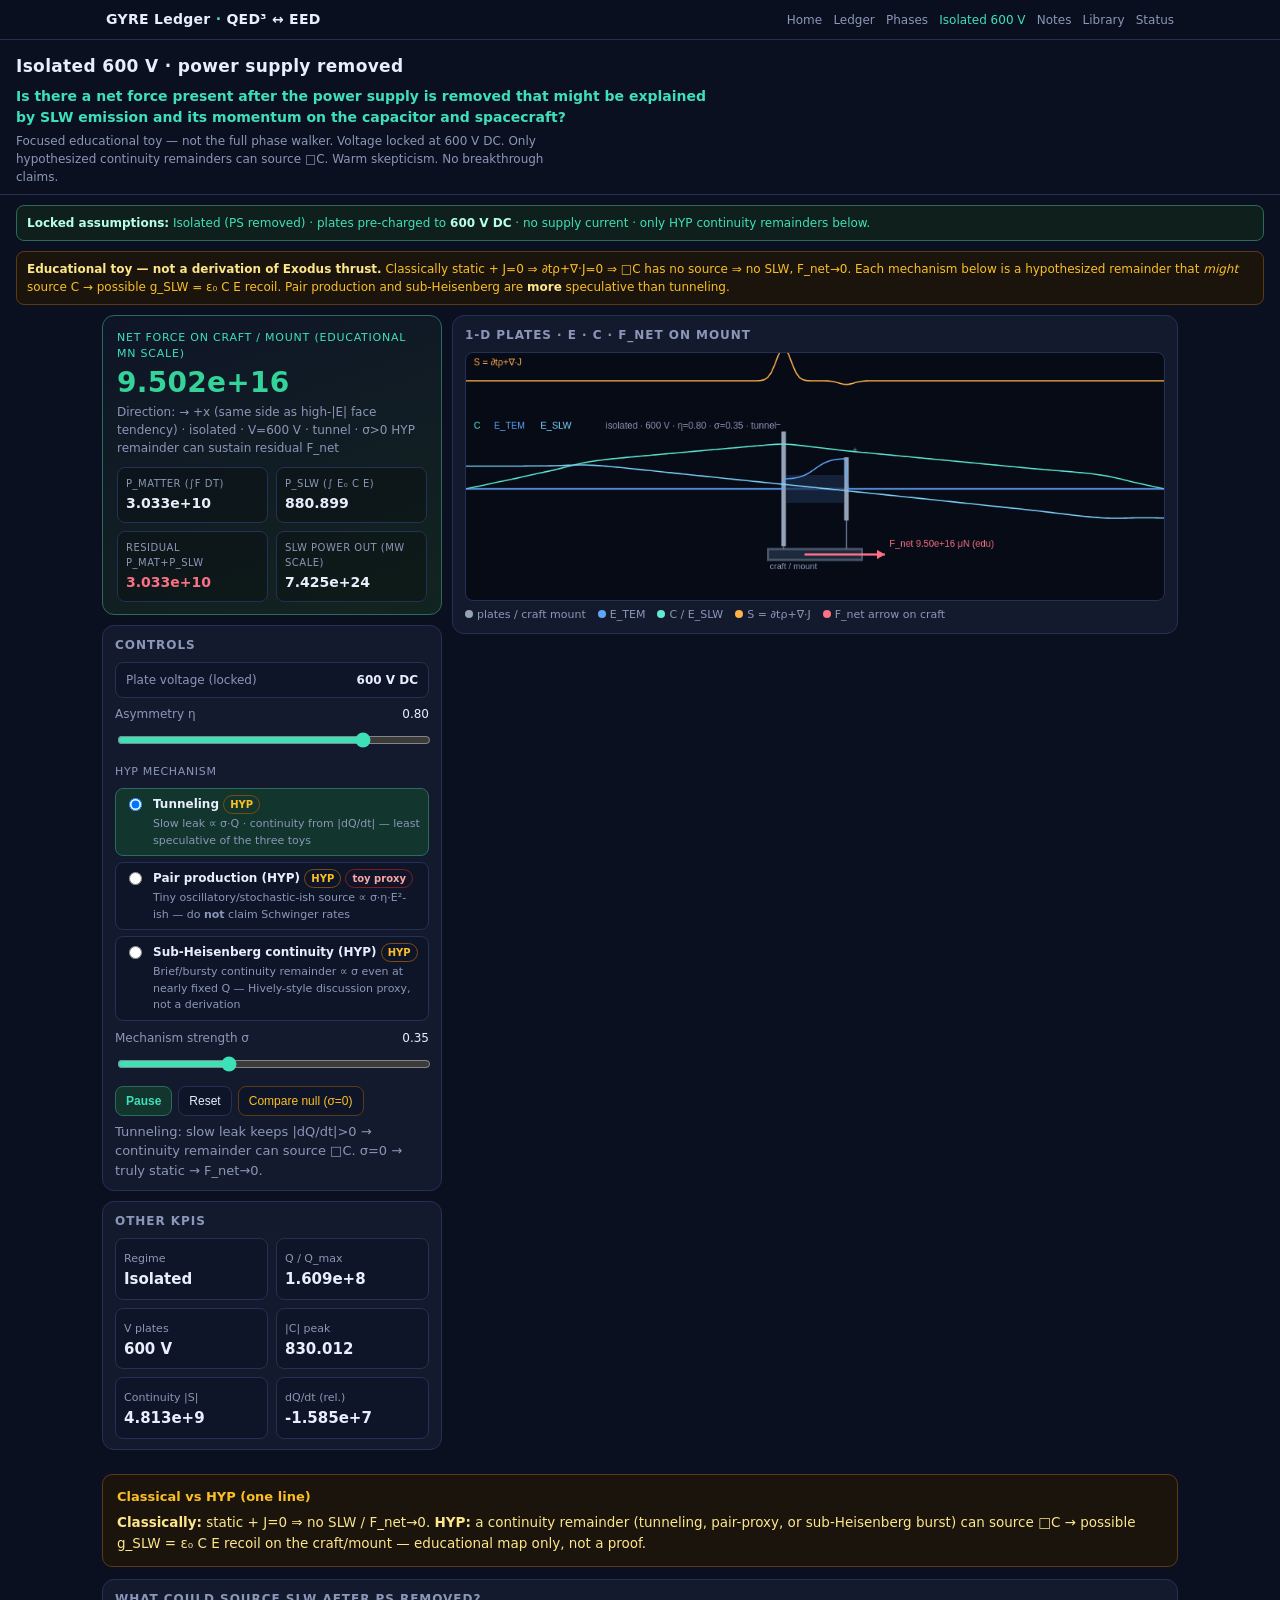
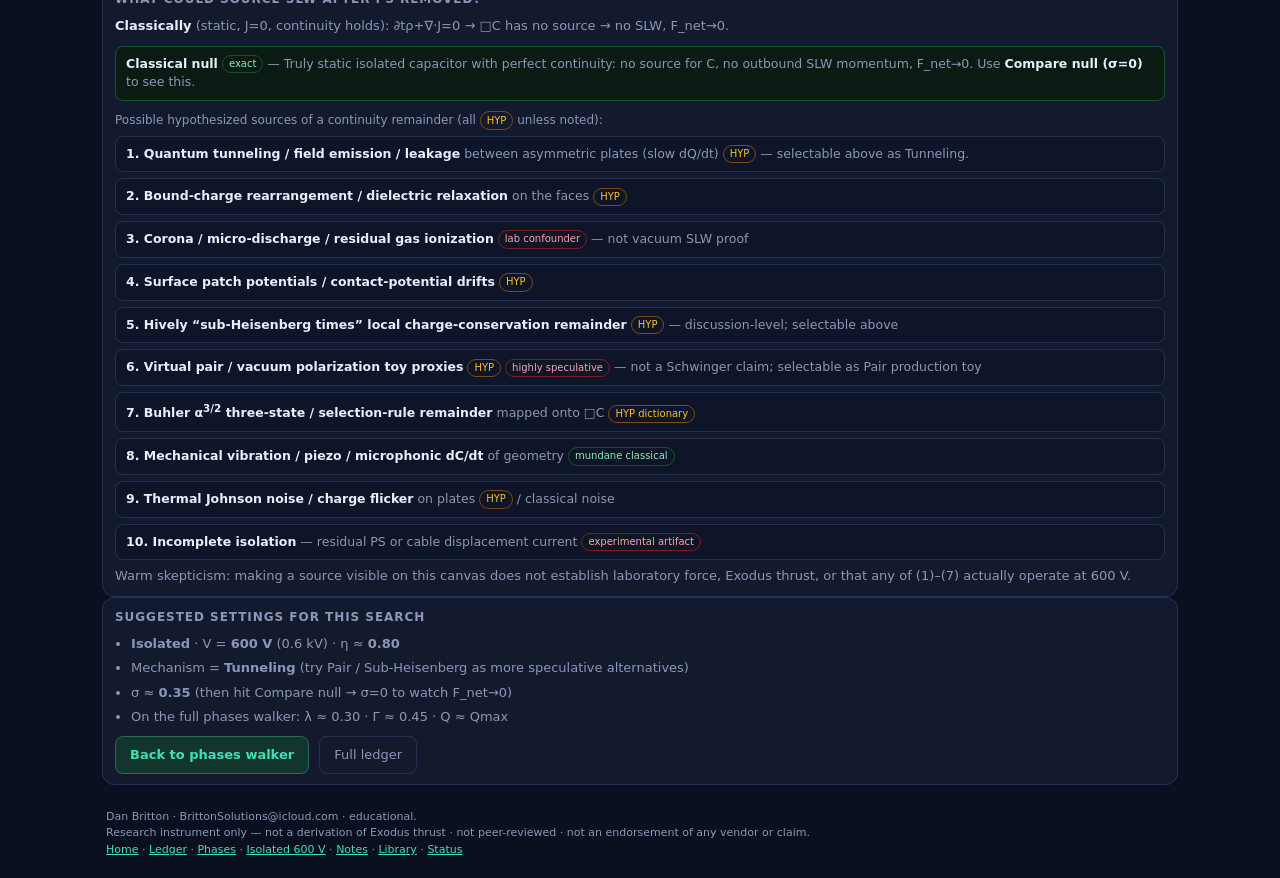
==== isolated-600.html @ 2d9dc228 "Add isolated 600 V educational simulator (PS removed, HYP mechanisms)" ====
<!DOCTYPE html>
<html lang="en">
<head>
<meta charset="UTF-8"/>
<meta name="viewport" content="width=device-width, initial-scale=1, maximum-scale=1"/>
<title>Isolated 600 V · SLW after PS removed? · GYRE Ledger</title>
<meta name="description" content="Educational simulator: power supply removed, capacitor pre-charged to 600 V DC. Asks whether a net force might be explained by SLW emission. Warm skepticism — HYP mechanisms only."/>
<style>
  :root{
    --bg:#0b1020; --bg2:#0f1528; --panel:#141a2e; --ink:#e8eefc; --muted:#8b97b8;
    --line:#243056; --ced:#7aa2ff; --eed:#3ee0b8; --qed:#ffb14a;
    --slw:#5eead4; --sw:#c4b5fd; --tem:#60a5fa; --warn:#fb7185;
    --ok:#34d399; --plate:#94a3b8;
  }
  *{box-sizing:border-box}
  html,body{margin:0;background:var(--bg);color:var(--ink);font:14px/1.5 ui-sans-serif,system-ui,-apple-system,Segoe UI,sans-serif}
  .sticky{position:sticky;top:0;z-index:50;backdrop-filter:blur(12px);background:rgba(11,16,32,.92);border-bottom:1px solid var(--line)}
  .sticky-inner{max-width:1100px;margin:0 auto;padding:.65rem 16px;display:flex;flex-wrap:wrap;gap:.5rem 1rem;align-items:center;justify-content:space-between}
  .brand{font-size:14px;letter-spacing:.02em;color:var(--ink);text-decoration:none;font-weight:600}
  .brand span{color:var(--eed)}
  .nav{display:flex;flex-wrap:wrap;gap:.45rem .8rem;font-size:12px}
  .nav a{color:var(--muted);text-decoration:none}
  .nav a:hover,.nav a.active{color:var(--ink)}
  .nav a.active{color:var(--eed)}
  header{padding:14px 16px 8px;border-bottom:1px solid var(--line)}
  header h1{margin:0;font-size:17px;letter-spacing:.02em}
  header .lede{margin:6px 0 0;color:var(--eed);font-size:14px;font-weight:600;max-width:72ch}
  header .sub{margin:4px 0 0;color:var(--muted);font-size:12px;max-width:72ch}
  .banner{margin:10px 16px 0;padding:8px 10px;border:1px solid #5b3b16;background:#1a140c;color:#fbbf24;font-size:12px;border-radius:8px;line-height:1.5}
  .banner b{color:#fde68a}
  .lock{margin:10px 16px 0;padding:8px 10px;border:1px solid #2a6b5c;background:#0f1f1c;color:var(--eed);font-size:12px;border-radius:8px;line-height:1.5}
  .lock b{color:#b6ffe9}
  .wrap{display:grid;grid-template-columns:1fr;gap:10px;padding:10px 12px 24px;max-width:1100px;margin:0 auto}
  @media(min-width:980px){.wrap{grid-template-columns:340px 1fr}}
  .card{background:var(--panel);border:1px solid var(--line);border-radius:12px;padding:10px 12px}
  .card h2{margin:0 0 8px;font-size:12px;text-transform:uppercase;letter-spacing:.08em;color:var(--muted)}
  .card p,.card li{color:var(--muted);font-size:13px}
  label{display:flex;justify-content:space-between;align-items:center;gap:8px;margin:7px 0;font-size:12px;color:var(--muted)}
  label span.v{color:var(--ink);font-variant-numeric:tabular-nums;min-width:64px;text-align:right}
  input[type=range]{width:100%;accent-color:var(--eed)}
  button{background:#0f1528;color:var(--ink);border:1px solid var(--line);border-radius:8px;padding:7px 10px;cursor:pointer;font-size:12px}
  button.primary{background:#12352e;border-color:#2a6b5c;color:var(--eed);font-weight:600}
  button.null{border-color:#5b3b16;color:#fbbf24}
  .row{display:flex;gap:6px;flex-wrap:wrap;margin-top:8px}
  canvas{width:100%;height:auto;aspect-ratio:900/320;background:#070b16;border-radius:8px;border:1px solid var(--line);display:block}
  .legend{display:flex;flex-wrap:wrap;gap:8px 12px;margin-top:6px;font-size:11px;color:var(--muted)}
  .dot{display:inline-block;width:8px;height:8px;border-radius:50%;margin-right:4px}
  .grid2{display:grid;grid-template-columns:1fr 1fr;gap:8px}
  .kpi{background:#0f1528;border:1px solid var(--line);border-radius:8px;padding:8px}
  .kpi b{display:block;font-size:15px;font-variant-numeric:tabular-nums}
  .kpi span{color:var(--muted);font-size:11px}
  .hero{
    background:linear-gradient(160deg,#0f1528 0%,#12241f 100%);
    border:1px solid #2a6b5c;border-radius:12px;padding:14px 14px 12px;margin:0 0 10px;
  }
  .hero .label{font-size:11px;text-transform:uppercase;letter-spacing:.07em;color:var(--eed);margin:0 0 4px}
  .hero .val{font-size:28px;font-weight:700;font-variant-numeric:tabular-nums;letter-spacing:.01em;line-height:1.15}
  .hero .dir{font-size:12px;color:var(--muted);margin-top:4px}
  .hero .pair{display:grid;grid-template-columns:1fr 1fr;gap:8px;margin-top:10px}
  .hero .mini{background:rgba(0,0,0,.25);border:1px solid var(--line);border-radius:8px;padding:8px}
  .hero .mini span{display:block;font-size:10px;color:var(--muted);text-transform:uppercase;letter-spacing:.05em}
  .hero .mini b{display:block;font-size:14px;font-variant-numeric:tabular-nums;margin-top:2px}
  .tag{display:inline-block;font-size:10px;padding:1px 6px;border-radius:999px;border:1px solid var(--line);color:var(--muted);vertical-align:middle}
  .tag.hyp{border-color:#7c4a12;color:#fbbf24}
  .tag.ex{border-color:#14532d;color:#86efac}
  .tag.warn{border-color:#7f1d1d;color:#fca5a5}
  .locked{display:flex;align-items:center;justify-content:space-between;gap:8px;padding:8px 10px;background:#0f1528;border:1px solid var(--line);border-radius:8px;margin:7px 0;font-size:12px;color:var(--muted)}
  .locked b{color:var(--ink);font-variant-numeric:tabular-nums}
  .mech{display:flex;flex-direction:column;gap:6px;margin:8px 0}
  .mech label.radio{display:flex;align-items:flex-start;gap:8px;margin:0;justify-content:flex-start;cursor:pointer;padding:6px 8px;border:1px solid var(--line);border-radius:8px;background:#0f1528}
  .mech label.radio:hover{border-color:#2a6b5c}
  .mech label.radio.on{border-color:#2a6b5c;background:#12352e}
  .mech label.radio input{margin-top:3px}
  .mech .mt{color:var(--ink);font-size:12px;font-weight:600}
  .mech .md{color:var(--muted);font-size:11px;margin-top:2px}
  .full{max-width:1100px;margin:0 auto;padding:0 12px 24px}
  footer{color:var(--muted);font-size:11px;padding:0 16px 20px;max-width:1100px;margin:0 auto}
  footer a{color:var(--eed)}
  .note{font-size:12px;color:var(--muted);margin:6px 0 0}
  ul.clean{margin:.35rem 0;padding-left:1.15rem}
  ul.clean li{margin:.35rem 0}
  .src-list{list-style:none;padding:0;margin:0}
  .src-list li{padding:8px 10px;margin:0 0 6px;background:#0f1528;border:1px solid var(--line);border-radius:8px;font-size:12.5px;color:var(--muted);line-height:1.45}
  .src-list li b{color:var(--ink)}
  .src-null{border-color:#14532d !important;background:#0c1a14 !important}
  .answer{border:1px solid #5b3b16;background:#1a140c;border-radius:10px;padding:12px 14px;margin:0 0 12px}
  .answer h2{color:#fbbf24;margin:0 0 6px;font-size:13px;text-transform:none;letter-spacing:0}
  .answer p{color:#fde68a;margin:0;font-size:13.5px;line-height:1.55}
</style>
</head>
<body>
<div class="sticky"><div class="sticky-inner">
  <a class="brand" href="index.html">GYRE Ledger <span>·</span> QED³ ↔ EED</a>
  <nav class="nav">
    <a href="index.html">Home</a>
    <a href="ledger.html">Ledger</a>
    <a href="phases.html">Phases</a>
    <a class="active" href="isolated-600.html">Isolated 600 V</a>
    <a href="notes.html">Notes</a>
    <a href="library.html">Library</a>
    <a href="status.html">Status</a>
  </nav>
</div></div>

<header>
  <h1>Isolated 600 V · power supply removed</h1>
  <p class="lede">Is there a net force present after the power supply is removed that might be explained by SLW emission and its momentum on the capacitor and spacecraft?</p>
  <p class="sub">Focused educational toy — not the full phase walker. Voltage locked at 600 V DC. Only hypothesized continuity remainders can source □C. Warm skepticism. No breakthrough claims.</p>
</header>

<div class="lock">
  <b>Locked assumptions:</b> Isolated (PS removed) · plates pre-charged to <b>600 V DC</b> · no supply current · only HYP continuity remainders below.
</div>

<div class="banner">
  <b>Educational toy — not a derivation of Exodus thrust.</b>
  Classically static + J=0 ⇒ ∂tρ+∇·J=0 ⇒ □C has no source ⇒ no SLW, F_net→0.
  Each mechanism below is a hypothesized remainder that <i>might</i> source C → possible g_SLW = ε₀ C E recoil. Pair production and sub-Heisenberg are <b>more</b> speculative than tunneling.
</div>

<div class="wrap">
  <div>
    <div class="hero" id="heroForce">
      <div class="label">Net force on craft / mount (educational μN scale)</div>
      <div class="val" id="kF">0.000</div>
      <div class="dir" id="kFdir">Direction: — · isolated · V=600 V</div>
      <div class="pair">
        <div class="mini"><span>P_matter (∫F dt)</span><b id="kPmat">0</b></div>
        <div class="mini"><span>P_SLW (∫ ε₀ C E)</span><b id="kPslw">0</b></div>
        <div class="mini"><span>Residual P_mat+P_SLW</span><b id="kP">0</b></div>
        <div class="mini"><span>SLW power out (μW scale)</span><b id="kW">0</b></div>
      </div>
    </div>

    <div class="card">
      <h2>Controls</h2>
      <div class="locked"><span>Plate voltage (locked)</span><b>600 V DC</b></div>
      <label>Asymmetry η <span class="v" id="vEta">0.80</span></label>
      <input id="eta" type="range" min="0" max="1" step="0.01" value="0.80"/>

      <p style="margin:10px 0 4px;font-size:11px;text-transform:uppercase;letter-spacing:.06em;color:var(--muted)">HYP mechanism</p>
      <div class="mech" id="mechBox">
        <label class="radio on" data-m="tunnel">
          <input type="radio" name="mech" value="tunnel" checked/>
          <div>
            <div class="mt">Tunneling <span class="tag hyp">HYP</span></div>
            <div class="md">Slow leak ∝ σ·Q · continuity from |dQ/dt| — least speculative of the three toys</div>
          </div>
        </label>
        <label class="radio" data-m="pair">
          <input type="radio" name="mech" value="pair"/>
          <div>
            <div class="mt">Pair production (HYP) <span class="tag hyp">HYP</span> <span class="tag warn">toy proxy</span></div>
            <div class="md">Tiny oscillatory/stochastic-ish source ∝ σ·η·E²-ish — do <b>not</b> claim Schwinger rates</div>
          </div>
        </label>
        <label class="radio" data-m="subh">
          <input type="radio" name="mech" value="subh"/>
          <div>
            <div class="mt">Sub-Heisenberg continuity (HYP) <span class="tag hyp">HYP</span></div>
            <div class="md">Brief/bursty continuity remainder ∝ σ even at nearly fixed Q — Hively-style discussion proxy, not a derivation</div>
          </div>
        </label>
      </div>

      <label>Mechanism strength σ <span class="v" id="vSig">0.35</span></label>
      <input id="sig" type="range" min="0" max="1" step="0.01" value="0.35"/>
      <div class="row">
        <button class="primary" id="btnRun" type="button">Pause</button>
        <button id="btnReset" type="button">Reset</button>
        <button class="null" id="btnNull" type="button">Compare null (σ=0)</button>
      </div>
      <p class="note" id="mechHint">Tunneling: slow leak keeps |dQ/dt|&gt;0 → continuity remainder can source □C. σ=0 → truly static → F_net→0.</p>
    </div>

    <div class="card" style="margin-top:10px">
      <h2>Other KPIs</h2>
      <div class="grid2">
        <div class="kpi"><span>Regime</span><b>Isolated</b></div>
        <div class="kpi"><span>Q / Q_max</span><b id="kQ">1.00</b></div>
        <div class="kpi"><span>V plates</span><b>600 V</b></div>
        <div class="kpi"><span>|C| peak</span><b id="kC">0</b></div>
        <div class="kpi"><span>Continuity |S|</span><b id="kS">0</b></div>
        <div class="kpi"><span>dQ/dt (rel.)</span><b id="kDQ">0</b></div>
      </div>
    </div>
  </div>

  <div>
    <div class="card">
      <h2>1-D plates · E · C · F_net on mount</h2>
      <canvas id="cv" width="900" height="320"></canvas>
      <div class="legend">
        <span><i class="dot" style="background:var(--plate)"></i>plates / craft mount</span>
        <span><i class="dot" style="background:var(--tem)"></i>E_TEM</span>
        <span><i class="dot" style="background:var(--slw)"></i>C / E_SLW</span>
        <span><i class="dot" style="background:var(--qed)"></i>S = ∂tρ+∇·J</span>
        <span><i class="dot" style="background:var(--warn)"></i>F_net arrow on craft</span>
      </div>
    </div>
  </div>
</div>

<div class="full">
  <div class="answer">
    <h2>Classical vs HYP (one line)</h2>
    <p>
      <b>Classically:</b> static + J=0 ⇒ no SLW / F_net→0.
      <b>HYP:</b> a continuity remainder (tunneling, pair-proxy, or sub-Heisenberg burst) can source □C → possible g_SLW = ε₀ C E recoil on the craft/mount — educational map only, not a proof.
    </p>
  </div>

  <div class="card" id="source-list">
    <h2>What could source SLW after PS removed?</h2>
    <p style="margin:0 0 10px">
      <b style="color:var(--ink)">Classically</b> (static, J=0, continuity holds): ∂tρ+∇·J=0 → □C has no source → no SLW, F_net→0.
    </p>
    <ul class="src-list">
      <li class="src-null"><b>Classical null</b> <span class="tag ex">exact</span> — Truly static isolated capacitor with perfect continuity: no source for C, no outbound SLW momentum, F_net→0. Use <b>Compare null (σ=0)</b> to see this.</li>
    </ul>
    <p style="margin:10px 0 6px;font-size:12px;color:var(--muted)">Possible hypothesized sources of a continuity remainder (all <span class="tag hyp">HYP</span> unless noted):</p>
    <ul class="src-list">
      <li><b>1. Quantum tunneling / field emission / leakage</b> between asymmetric plates (slow dQ/dt) <span class="tag hyp">HYP</span> — selectable above as Tunneling.</li>
      <li><b>2. Bound-charge rearrangement / dielectric relaxation</b> on the faces <span class="tag hyp">HYP</span></li>
      <li><b>3. Corona / micro-discharge / residual gas ionization</b> <span class="tag warn">lab confounder</span> — not vacuum SLW proof</li>
      <li><b>4. Surface patch potentials / contact-potential drifts</b> <span class="tag hyp">HYP</span></li>
      <li><b>5. Hively “sub-Heisenberg times” local charge-conservation remainder</b> <span class="tag hyp">HYP</span> — discussion-level; selectable above</li>
      <li><b>6. Virtual pair / vacuum polarization toy proxies</b> <span class="tag hyp">HYP</span> <span class="tag warn">highly speculative</span> — not a Schwinger claim; selectable as Pair production toy</li>
      <li><b>7. Buhler α<sup>3/2</sup> three-state / selection-rule remainder</b> mapped onto □C <span class="tag hyp">HYP dictionary</span></li>
      <li><b>8. Mechanical vibration / piezo / microphonic dC/dt</b> of geometry <span class="tag ex">mundane classical</span></li>
      <li><b>9. Thermal Johnson noise / charge flicker</b> on plates <span class="tag hyp">HYP</span> / classical noise</li>
      <li><b>10. Incomplete isolation</b> — residual PS or cable displacement current <span class="tag warn">experimental artifact</span></li>
    </ul>
    <p class="note">Warm skepticism: making a source visible on this canvas does not establish laboratory force, Exodus thrust, or that any of (1)–(7) actually operate at 600 V.</p>
  </div>

  <div class="card">
    <h2>Suggested settings for this search</h2>
    <ul class="clean">
      <li><b>Isolated</b> · V = <b>600 V</b> (0.6 kV) · η ≈ <b>0.80</b></li>
      <li>Mechanism = <b>Tunneling</b> (try Pair / Sub-Heisenberg as more speculative alternatives)</li>
      <li>σ ≈ <b>0.35</b> (then hit Compare null → σ=0 to watch F_net→0)</li>
      <li>On the full phases walker: λ ≈ 0.30 · Γ ≈ 0.45 · Q ≈ Qmax</li>
    </ul>
    <p class="note" style="margin-top:10px">
      <a href="phases.html#iso600" style="display:inline-block;padding:8px 14px;border-radius:8px;background:#12352e;border:1px solid #2a6b5c;color:var(--eed);text-decoration:none;font-weight:600">Back to phases walker</a>
      <a href="ledger.html" style="display:inline-block;padding:8px 14px;border-radius:8px;border:1px solid var(--line);color:var(--muted);text-decoration:none;margin-left:6px">Full ledger</a>
    </p>
  </div>
</div>

<footer>
  Dan Britton · BrittonSolutions@icloud.com · educational.<br/>
  Research instrument only — not a derivation of Exodus thrust · not peer-reviewed · not an endorsement of any vendor or claim.<br/>
  <a href="index.html">Home</a> · <a href="ledger.html">Ledger</a> · <a href="phases.html">Phases</a> · <a href="isolated-600.html">Isolated 600 V</a> · <a href="notes.html">Notes</a> · <a href="library.html">Library</a> · <a href="status.html">Status</a>
</footer>

<script>
(function(){
  const c0 = 2.99792458e8, mu0 = 4*Math.PI*1e-7, eps0 = 1/(mu0*c0*c0);
  const N = 200, L = 2.0, dx = (2*L)/(N-1);
  const xs = Float64Array.from({length:N}, (_,i)=> -L + i*dx);
  const plateL = -0.18, plateR = 0.18;
  const Vfixed = 600; // volts, locked
  const dt = 0.4 * dx / c0;

  let C = new Float64Array(N), Ct = new Float64Array(N);
  let EL = new Float64Array(N);
  let t = 0, running = true;
  let Q = 1, Qmax = 1;
  let accP = 0;
  let burstClock = 0;
  let mech = "tunnel";

  const $ = id => document.getElementById(id);
  function fmt(x, d=3){
    if (!isFinite(x)) return "—";
    const a = Math.abs(x);
    if (a !== 0 && (a < 1e-3 || a >= 1e4)) return x.toExponential(d);
    return x.toFixed(d);
  }
  function sanitize(arr){
    for (let i=0;i<arr.length;i++) if (!isFinite(arr[i])) arr[i]=0;
  }

  function srcProfile(eta){
    const s = new Float64Array(N);
    for (let i=0;i<N;i++){
      const x = xs[i];
      const left = Math.exp(-(((x-plateL)/0.06)**2));
      const right= Math.exp(-(((x-plateR)/0.06)**2));
      s[i] = (1+eta)*left - (1-eta)*right;
    }
    return s;
  }

  const HINTS = {
    tunnel: "Tunneling: slow leak keeps |dQ/dt|>0 → continuity remainder can source □C. σ=0 → truly static → F_net→0.",
    pair: "Pair production (toy proxy only): oscillatory/stochastic-ish source ∝ σ·η·E²-ish. Not a Schwinger rate claim.",
    subh: "Sub-Heisenberg continuity (HYP): brief/bursty remainder ∝ σ even at nearly fixed Q — discussion proxy, not a derivation."
  };

  function syncLabels(){
    $("vEta").textContent = (+$("eta").value).toFixed(2);
    $("vSig").textContent = (+$("sig").value).toFixed(2);
  }

  function setMech(m){
    mech = m;
    document.querySelectorAll(".mech label.radio").forEach(lab=>{
      const on = lab.getAttribute("data-m")===mech;
      lab.classList.toggle("on", on);
      const inp = lab.querySelector("input");
      if (inp) inp.checked = on;
    });
    $("mechHint").textContent = HINTS[mech] || "";
  }

  function step(wallDt){
    const eta = +$("eta").value;
    const sig = +$("sig").value;
    const gap = plateR - plateL;
    Qmax = Math.max(1e-12, eps0 * (Vfixed/gap) * gap);
    // Keep Q near Qmax for 600 V readout; tunneling slowly bleeds educationally
    if (Q <= 0) Q = Qmax;
    const wdt = Math.min(0.05, Math.max(0.001, wallDt || 0.016));

    let dQdt = 0;
    let Samp = 0;
    const DEMO_SCALE = 90;
    const E0base = Vfixed / gap;
    // Refresh Q toward Qmax so voltage stays ~600 V educationally unless tunneling bleeds
    if (mech === "tunnel" && sig > 1e-6){
      dQdt = -sig * 0.28 * Q;
      Q = Math.max(0.15 * Qmax, Q + dQdt * wdt);
      // soft top-up so we don't drain to zero instantly in the toy
      Q += (Qmax - Q) * 0.002 * wdt;
    } else {
      Q += (Qmax - Q) * (1 - Math.exp(-wdt / 0.25));
      dQdt = 0;
    }

    const Vnow = (Q / Qmax) * Vfixed;
    const E0 = Vnow / gap;
    const prof = srcProfile(eta);
    const Scont = new Float64Array(N);

    if (sig < 1e-6){
      Samp = 0;
      dQdt = 0;
    } else if (mech === "tunnel"){
      const leakS = Math.abs(dQdt) / Math.max(1e-12, Qmax);
      Samp = DEMO_SCALE * (0.55 + 0.45*sig) * (leakS + 0.05*sig*eta*(Q/Qmax)) * (eps0 * Math.max(E0, 1));
    } else if (mech === "pair"){
      // Toy proxy only — NOT Schwinger. Oscillatory + mild hash ∝ σ·η·E²-ish
      const Erel = E0 / Math.max(1, E0base);
      const osc = Math.sin(2*Math.PI*11*t) + 0.35*Math.sin(2*Math.PI*29*t + 0.7);
      const hash = (Math.sin(t*173.1 + eta*9) + Math.sin(t*311.7))*0.15;
      Samp = DEMO_SCALE * 0.22 * sig * (0.25 + eta) * (Erel*Erel) * (osc + hash) * (eps0 * Math.max(E0, 1));
      dQdt = 0.01 * sig * Qmax * osc; // tiny flicker, Q nearly fixed
    } else if (mech === "subh"){
      // Brief/bursty continuity remainder even at nearly fixed Q
      burstClock += wdt;
      let burst = 0;
      if (burstClock > 0.55){
        burst = Math.exp(-(((burstClock - 0.55)/0.08)**2));
        if (burstClock > 0.9) burstClock = 0;
      }
      Samp = DEMO_SCALE * 0.40 * sig * (0.15 + burst*1.4) * (0.4 + 0.6*eta) * (eps0 * Math.max(E0, 1));
      dQdt = 0.004 * sig * Qmax * burst;
    }

    for (let i=0;i<N;i++) Scont[i] = Samp * prof[i];

    const sub = 18;
    for (let s=0;s<sub;s++){
      const Cxx = new Float64Array(N);
      for (let i=1;i<N-1;i++) Cxx[i] = (C[i+1]-2*C[i]+C[i-1])/(dx*dx);
      for (let i=1;i<N-1;i++){
        const acc = c0*c0*Cxx[i] + c0*c0*mu0*Scont[i];
        Ct[i] += acc*dt;
        C[i] += Ct[i]*dt;
      }
      C[0]*=0.92; C[N-1]*=0.92; Ct[0]*=0.92; Ct[N-1]*=0.92;
      t += dt;
    }
    // Null: damp leftover C so F_net→0
    if (sig < 1e-6){
      for (let i=0;i<N;i++){ C[i]*=0.94; Ct[i]*=0.94; }
    }
    sanitize(C); sanitize(Ct);

    const ESLW = new Float64Array(N);
    let run = 0; ESLW[0]=0;
    for (let i=1;i<N;i++){
      run += -0.5*(Ct[i]+Ct[i-1])*dx;
      ESLW[i] = run;
    }
    let m=0; for (let i=0;i<N;i++) m+=ESLW[i]; m/=N;
    for (let i=0;i<N;i++) ESLW[i]-=m;

    const Estat = new Float64Array(N);
    for (let i=0;i<N;i++){
      const x = xs[i];
      if (x>plateL && x<plateR) Estat[i] = E0*(1 + 0.65*eta*Math.tanh(12*(x)));
      else Estat[i] = 0;
      EL[i] = Estat[i] + ESLW[i];
    }

    let g_slw=0, f_JC=0, f_press=0, f_lor=0, maxC=0, maxS=0;
    let fluxL=0, fluxR=0;
    for (let i=1;i<N-1;i++){
      const Sslw = C[i]*EL[i]/mu0;
      const gSLW = Sslw/(c0*c0);
      const onPlate = (Math.abs(xs[i]-plateL)<0.03)||(Math.abs(xs[i]-plateR)<0.03);
      const Jx = onPlate ? (eps0 * dQdt / Math.max(1e-12,Qmax) * E0 * 0.2 * prof[i]) : 0;
      const rho = eps0*((EL[i+1]-EL[i-1])/(2*dx) + Ct[i]);
      const dC = (C[i+1]-C[i-1])/(2*dx);
      g_slw += gSLW*dx;
      f_JC += Jx*C[i]*dx;
      f_press += -(C[i]*dC)/mu0 * dx;
      f_lor += rho*EL[i]*dx;
      if (Math.abs(C[i])>maxC) maxC=Math.abs(C[i]);
      if (Math.abs(Scont[i])>maxS) maxS=Math.abs(Scont[i]);
    }
    fluxL = (C[2]*EL[2])/mu0;
    fluxR = (C[N-3]*EL[N-3])/mu0;

    const Fnet = f_lor + f_JC + f_press;
    accP += Fnet * wdt;
    const Ptot = accP + g_slw;

    const FmuN = Fnet * 1e6;
    $("kF").textContent = fmt(FmuN, 3);
    $("kF").style.color = Math.abs(FmuN) < 1e-6 ? "var(--muted)" : (FmuN >= 0 ? "var(--ok)" : "var(--warn)");
    let dirTxt = "Direction: — · isolated · V=600 V · " + mech;
    if (Math.abs(FmuN) > 1e-6){
      dirTxt = (FmuN >= 0
        ? "Direction: → +x (same side as high-|E| face tendency)"
        : "Direction: ← −x (recoil opposite outbound SLW)")
        + " · isolated · V=600 V · " + mech;
    }
    if (sig < 1e-6){
      dirTxt += " · σ=0 null → expect F_net→0 (no SLW)";
    } else {
      dirTxt += " · σ>0 HYP remainder can sustain residual F_net";
    }
    $("kFdir").textContent = dirTxt;

    $("kPmat").textContent = fmt(accP, 3);
    $("kPslw").textContent = fmt(g_slw, 3);
    $("kP").textContent = fmt(Ptot, 3);
    $("kP").style.color = Math.abs(Ptot) < Math.max(1e-10, 0.15*(Math.abs(accP)+Math.abs(g_slw))) ? "var(--ok)" : "var(--warn)";
    $("kW").textContent = fmt((Math.abs(fluxL)+Math.abs(fluxR))*1e6, 3);
    $("kQ").textContent = fmt(Q/Qmax, 3);
    $("kC").textContent = fmt(maxC, 3);
    $("kS").textContent = fmt(maxS, 3);
    $("kDQ").textContent = fmt(dQdt / Math.max(1e-12, Qmax), 3);
    draw(EL, Estat, ESLW, C, Scont, eta, E0, Fnet, sig);
  }

  function draw(EL, Estat, ESLW, C, Scont, eta, E0, Fnet, sig){
    const cv=$("cv"), ctx=cv.getContext("2d");
    const W=cv.width, H=cv.height;
    ctx.clearRect(0,0,W,H);
    const xpix = x => (x+L)/(2*L)*W;
    const mid = H*0.55;

    ctx.strokeStyle="#243056"; ctx.beginPath(); ctx.moveTo(0,mid); ctx.lineTo(W,mid); ctx.stroke();

    const mountY = mid + 78;
    ctx.fillStyle="#1e293b";
    ctx.fillRect(xpix(plateL)-20, mountY, xpix(plateR)-xpix(plateL)+40, 14);
    ctx.strokeStyle="#475569"; ctx.strokeRect(xpix(plateL)-20, mountY, xpix(plateR)-xpix(plateL)+40, 14);
    ctx.fillStyle="#8b97b8"; ctx.font="11px sans-serif";
    ctx.fillText("craft / mount", xpix(plateL)-18, mountY + 26);

    ctx.fillStyle="#94a3b8";
    const ph=36+48*eta;
    ctx.fillRect(xpix(plateL)-3, mid-ph, 6, ph*2);
    ctx.fillRect(xpix(plateR)-3, mid-(ph*0.55), 6, ph*1.1);
    ctx.strokeStyle="#64748b"; ctx.lineWidth=1.5;
    ctx.beginPath();
    ctx.moveTo(xpix(plateL), mid+ph); ctx.lineTo(xpix(plateL), mountY);
    ctx.moveTo(xpix(plateR), mid+ph*0.55); ctx.lineTo(xpix(plateR), mountY);
    ctx.stroke();
    ctx.fillStyle="#8b97b8";
    ctx.fillText("−", xpix(plateL)-10, mid-ph-6);
    ctx.fillText("+", xpix(plateR)+8, mid-ph*0.55-6);

    const qFrac = Math.min(1, Math.max(0, Q/Math.max(1e-12,Qmax)));
    ctx.fillStyle="rgba(96,165,250,0.15)";
    ctx.fillRect(xpix(plateL)+4, mid-18, (xpix(plateR)-xpix(plateL)-8)*qFrac, 36);

    function plot(arr, color, scale, y0){
      ctx.beginPath(); ctx.strokeStyle=color; ctx.lineWidth=1.6;
      for (let i=0;i<N;i++){
        const px=xpix(xs[i]), py=y0 - arr[i]*scale;
        if(i===0) ctx.moveTo(px,py); else ctx.lineTo(px,py);
      }
      ctx.stroke();
    }
    const maxC = Math.max(1e-12, ...C.map(Math.abs));
    const maxE = Math.max(1e-12, ...EL.map(Math.abs), 1);
    const maxS = Math.max(1e-12, ...Scont.map(Math.abs));
    plot(Scont, "#ffb14a", 42/maxS, 36);
    plot(C, "#5eead4", 58/maxC, mid);
    plot(Estat, "#60a5fa", 38/maxE, mid);
    plot(ESLW, "#7dd3fc", 38/Math.max(1e-12,...ESLW.map(Math.abs)), mid);

    const FmuN = Fnet * 1e6;
    const cx = (xpix(plateL)+xpix(plateR))/2;
    const cy = mountY + 7;
    const mag = Math.min(90, 12 + 28*Math.log10(1 + Math.abs(FmuN)*1e3));
    if (Math.abs(FmuN) > 1e-6){
      const dir = FmuN >= 0 ? 1 : -1;
      const x1 = cx - dir*mag*0.15;
      const x2 = cx + dir*mag;
      ctx.strokeStyle="#fb7185"; ctx.fillStyle="#fb7185"; ctx.lineWidth=3;
      ctx.beginPath(); ctx.moveTo(x1, cy); ctx.lineTo(x2, cy); ctx.stroke();
      ctx.beginPath();
      ctx.moveTo(x2, cy);
      ctx.lineTo(x2 - dir*10, cy-6);
      ctx.lineTo(x2 - dir*10, cy+6);
      ctx.closePath(); ctx.fill();
      ctx.font="12px sans-serif";
      ctx.fillText("F_net " + fmt(FmuN,2) + " μN (edu)", x2 + (dir>0?6:-110), cy-10);
    } else {
      ctx.fillStyle="#64748b"; ctx.font="12px sans-serif";
      ctx.fillText("F_net ≈ 0" + (sig < 1e-6 ? " (null)" : ""), cx-40, cy-10);
    }

    ctx.fillStyle="#ffb14a"; ctx.fillText("S = ∂tρ+∇·J", 10, 16);
    ctx.fillStyle="#5eead4"; ctx.fillText("C", 10, mid-78);
    ctx.fillStyle="#60a5fa"; ctx.fillText("E_TEM", 36, mid-78);
    ctx.fillStyle="#7dd3fc"; ctx.fillText("E_SLW", 96, mid-78);
    ctx.fillStyle="#8b97b8";
    ctx.fillText("isolated · 600 V · η="+eta.toFixed(2)+" · σ="+sig.toFixed(2)+" · "+mech, 180, mid-78);
  }

  document.querySelectorAll(".mech label.radio").forEach(lab=>{
    lab.addEventListener("click", (e)=>{
      e.preventDefault();
      setMech(lab.getAttribute("data-m"));
      if (!running) step(0.016);
    });
  });
  ["eta","sig"].forEach(id=>{
    $(id).addEventListener("input", ()=>{
      syncLabels();
      if (!running) step(0.016);
    });
  });
  $("btnRun").onclick = ()=>{
    running = !running;
    $("btnRun").textContent = running ? "Pause" : "Run";
  };
  $("btnReset").onclick = ()=>{
    C.fill(0); Ct.fill(0); EL.fill(0); t=0; accP=0; Q=Qmax; burstClock=0;
    $("sig").value = "0.35";
    $("eta").value = "0.80";
    setMech("tunnel");
    syncLabels();
    step(0.016);
  };
  $("btnNull").onclick = ()=>{
    $("sig").value = "0";
    syncLabels();
    // damp immediately
    for (let i=0;i<N;i++){ C[i]*=0.5; Ct[i]*=0.5; }
    step(0.016);
  };

  let last = performance.now();
  function loop(now){
    const wallDt = Math.min(0.05, (now - last)/1000);
    last = now;
    if (running) step(wallDt);
    requestAnimationFrame(loop);
  }
  syncLabels();
  setMech("tunnel");
  Q = Qmax;
  step(0.016);
  requestAnimationFrame(loop);
})();
</script>
</body>
</html>
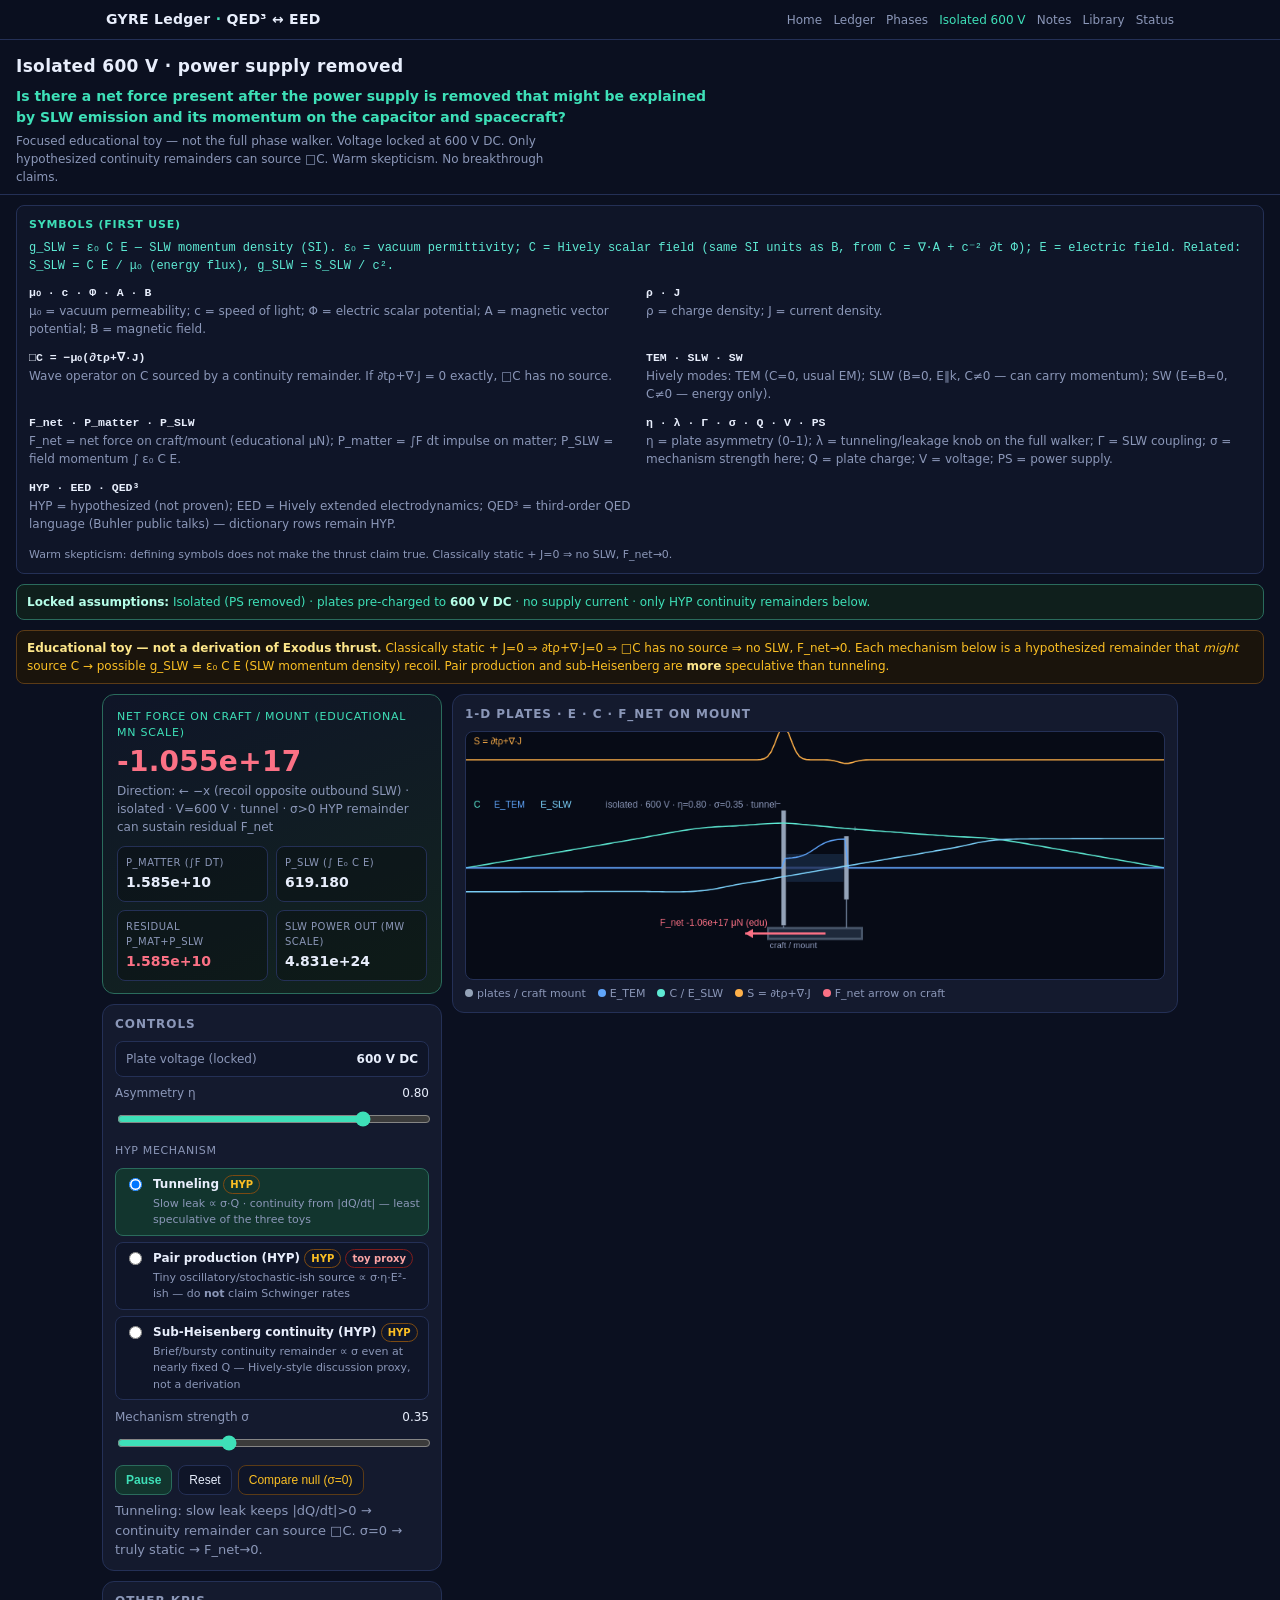
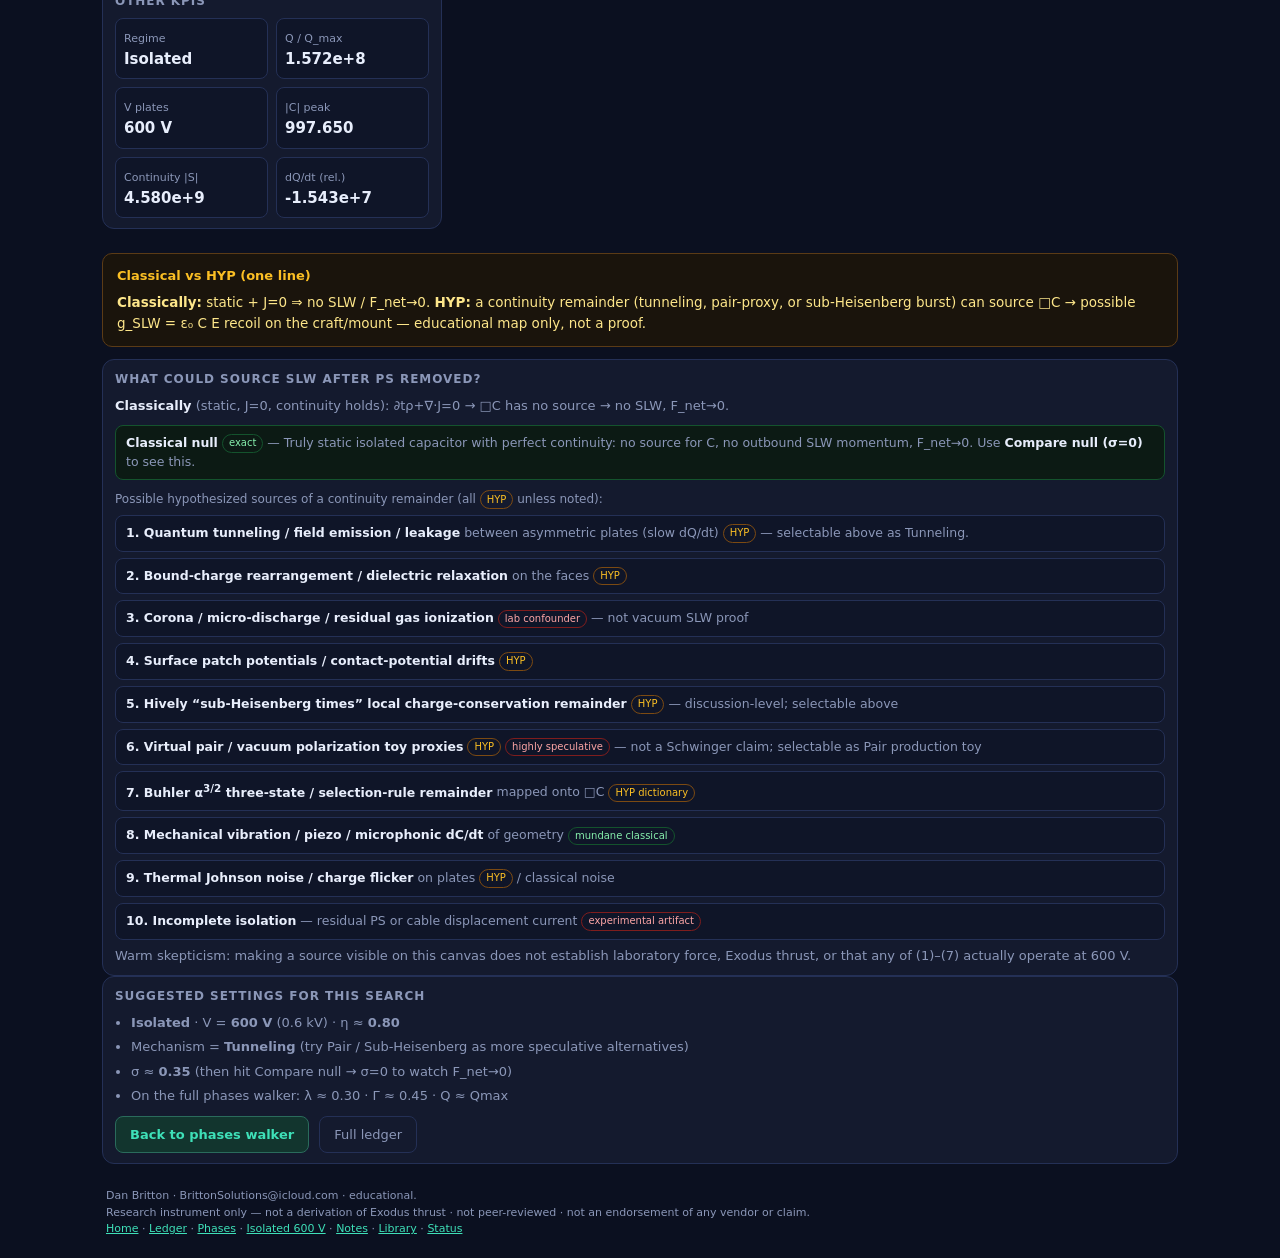
==== commit 2b33be30: "Add Symbols (first use) glossary under net-force question; HYP source list" ====
--- a/isolated-600.html
+++ b/isolated-600.html
@@ -86,6 +86,15 @@
   .answer{border:1px solid #5b3b16;background:#1a140c;border-radius:10px;padding:12px 14px;margin:0 0 12px}
   .answer h2{color:#fbbf24;margin:0 0 6px;font-size:13px;text-transform:none;letter-spacing:0}
   .answer p{color:#fde68a;margin:0;font-size:13.5px;line-height:1.55}
+
+  .glossary{margin:10px 16px 0;padding:10px 12px;border:1px solid var(--line);background:var(--bg2,#0f1528);border-radius:8px;font-size:12px;color:var(--muted);line-height:1.55}
+  .glossary h3{margin:0 0 6px;font-size:11px;text-transform:uppercase;letter-spacing:.07em;color:var(--eed)}
+  .glossary dl{margin:0;display:grid;grid-template-columns:1fr;gap:4px 12px}
+  @media(min-width:720px){.glossary dl{grid-template-columns:1fr 1fr}}
+  .glossary dt{color:var(--ink);font-weight:600;font-family:ui-monospace,SFMono-Regular,Menlo,monospace;font-size:11.5px}
+  .glossary dd{margin:0 0 6px;padding-left:0}
+  .glossary .g-lead{margin:0 0 8px;color:var(--slw,#5eead4);font-family:ui-monospace,SFMono-Regular,Menlo,monospace;font-size:12px}
+
 </style>
 </head>
 <body>
@@ -108,6 +117,21 @@
   <p class="sub">Focused educational toy — not the full phase walker. Voltage locked at 600 V DC. Only hypothesized continuity remainders can source □C. Warm skepticism. No breakthrough claims.</p>
 </header>
 
+<div class="glossary" id="symbols">
+  <h3>Symbols (first use)</h3>
+  <p class="g-lead">g_SLW = ε₀ C E — SLW momentum density (SI). ε₀ = vacuum permittivity; C = Hively scalar field (same SI units as B, from C = ∇·A + c⁻² ∂t Φ); E = electric field. Related: S_SLW = C E / μ₀ (energy flux), g_SLW = S_SLW / c².</p>
+  <dl>
+    <div><dt>μ₀ · c · Φ · A · B</dt><dd>μ₀ = vacuum permeability; c = speed of light; Φ = electric scalar potential; A = magnetic vector potential; B = magnetic field.</dd></div>
+    <div><dt>ρ · J</dt><dd>ρ = charge density; J = current density.</dd></div>
+    <div><dt>□C = −μ₀(∂tρ+∇·J)</dt><dd>Wave operator on C sourced by a continuity remainder. If ∂tρ+∇·J = 0 exactly, □C has no source.</dd></div>
+    <div><dt>TEM · SLW · SW</dt><dd>Hively modes: TEM (C=0, usual EM); SLW (B=0, E∥k, C≠0 — can carry momentum); SW (E=B=0, C≠0 — energy only).</dd></div>
+    <div><dt>F_net · P_matter · P_SLW</dt><dd>F_net = net force on craft/mount (educational μN); P_matter = ∫F dt impulse on matter; P_SLW = field momentum ∫ ε₀ C E.</dd></div>
+    <div><dt>η · λ · Γ · σ · Q · V · PS</dt><dd>η = plate asymmetry (0–1); λ = tunneling/leakage knob on the full walker; Γ = SLW coupling; σ = mechanism strength here; Q = plate charge; V = voltage; PS = power supply.</dd></div>
+    <div><dt>HYP · EED · QED³</dt><dd>HYP = hypothesized (not proven); EED = Hively extended electrodynamics; QED³ = third-order QED language (Buhler public talks) — dictionary rows remain HYP.</dd></div>
+  </dl>
+  <p style="margin:6px 0 0;font-size:11px">Warm skepticism: defining symbols does not make the thrust claim true. Classically static + J=0 ⇒ no SLW, F_net→0.</p>
+</div>
+
 <div class="lock">
   <b>Locked assumptions:</b> Isolated (PS removed) · plates pre-charged to <b>600 V DC</b> · no supply current · only HYP continuity remainders below.
 </div>
@@ -115,7 +139,7 @@
 <div class="banner">
   <b>Educational toy — not a derivation of Exodus thrust.</b>
   Classically static + J=0 ⇒ ∂tρ+∇·J=0 ⇒ □C has no source ⇒ no SLW, F_net→0.
-  Each mechanism below is a hypothesized remainder that <i>might</i> source C → possible g_SLW = ε₀ C E recoil. Pair production and sub-Heisenberg are <b>more</b> speculative than tunneling.
+  Each mechanism below is a hypothesized remainder that <i>might</i> source C → possible g_SLW = ε₀ C E (SLW momentum density) recoil. Pair production and sub-Heisenberg are <b>more</b> speculative than tunneling.
 </div>
 
 <div class="wrap">
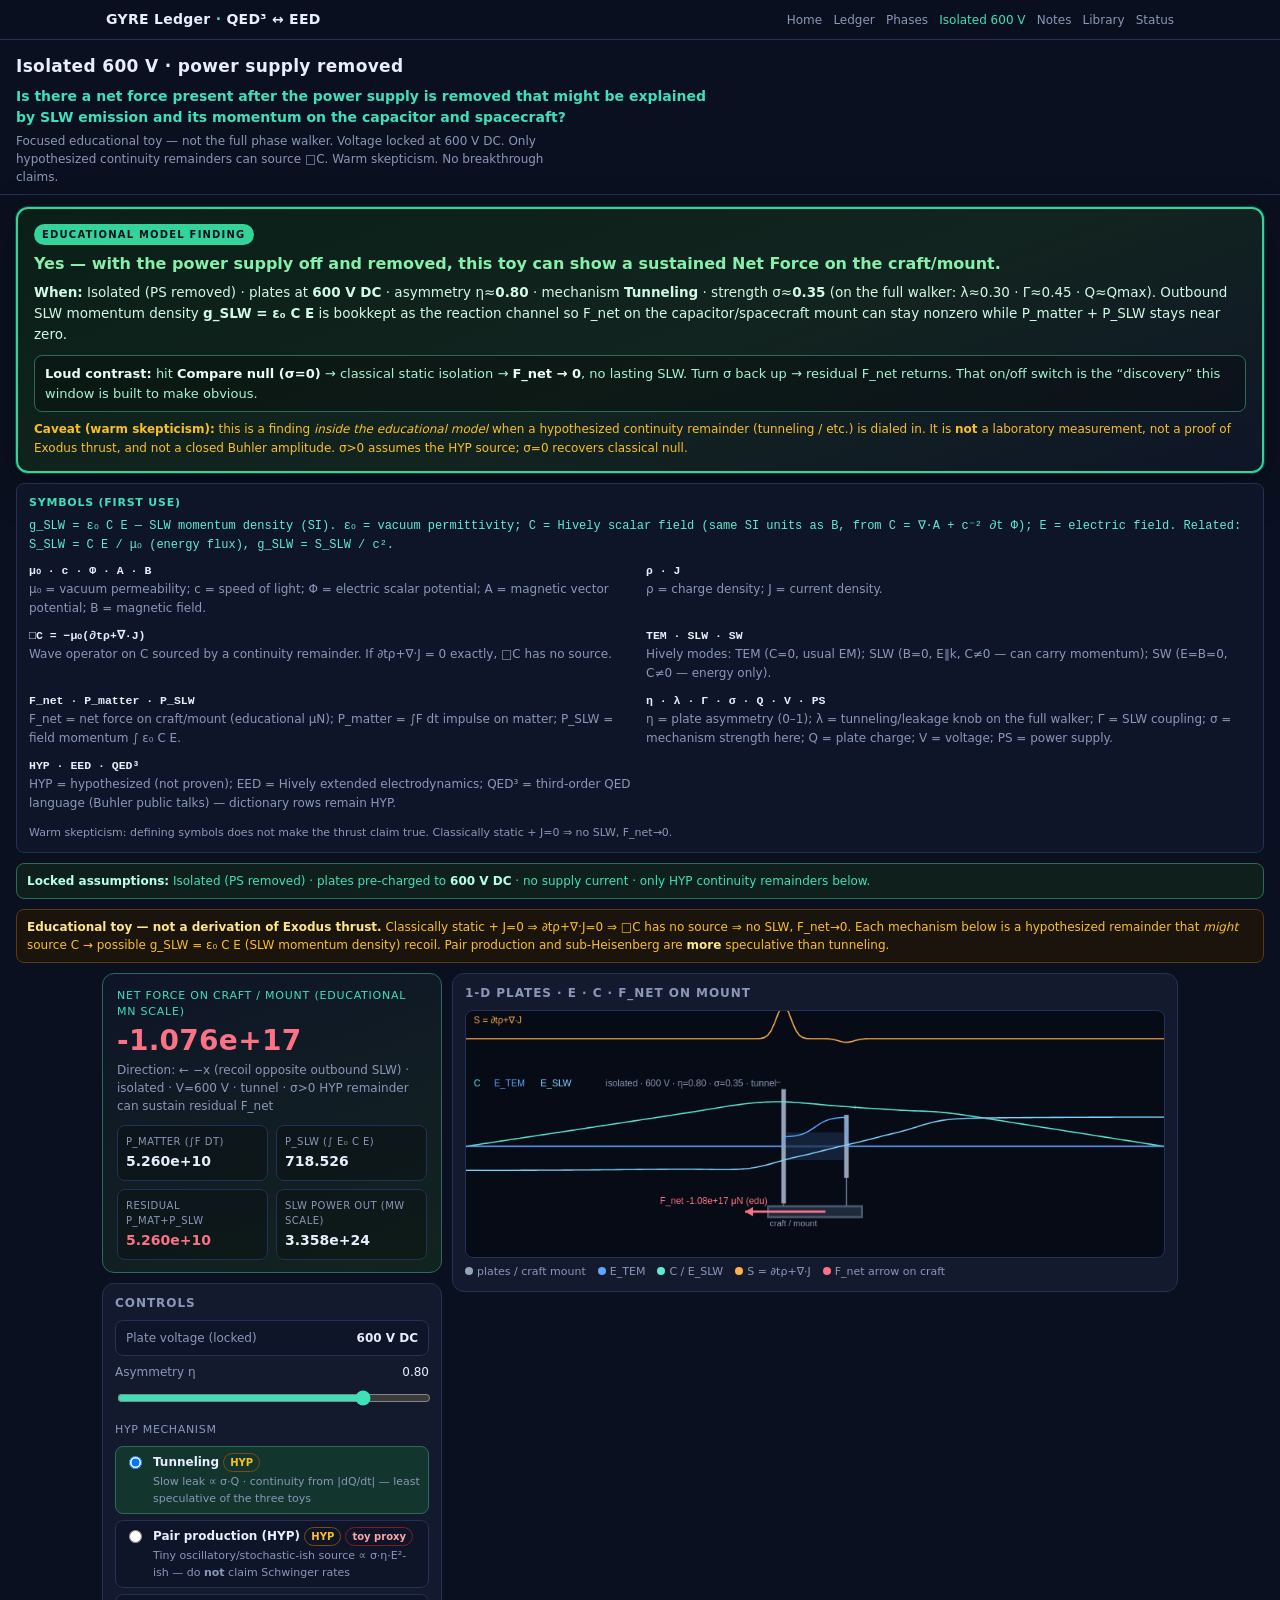
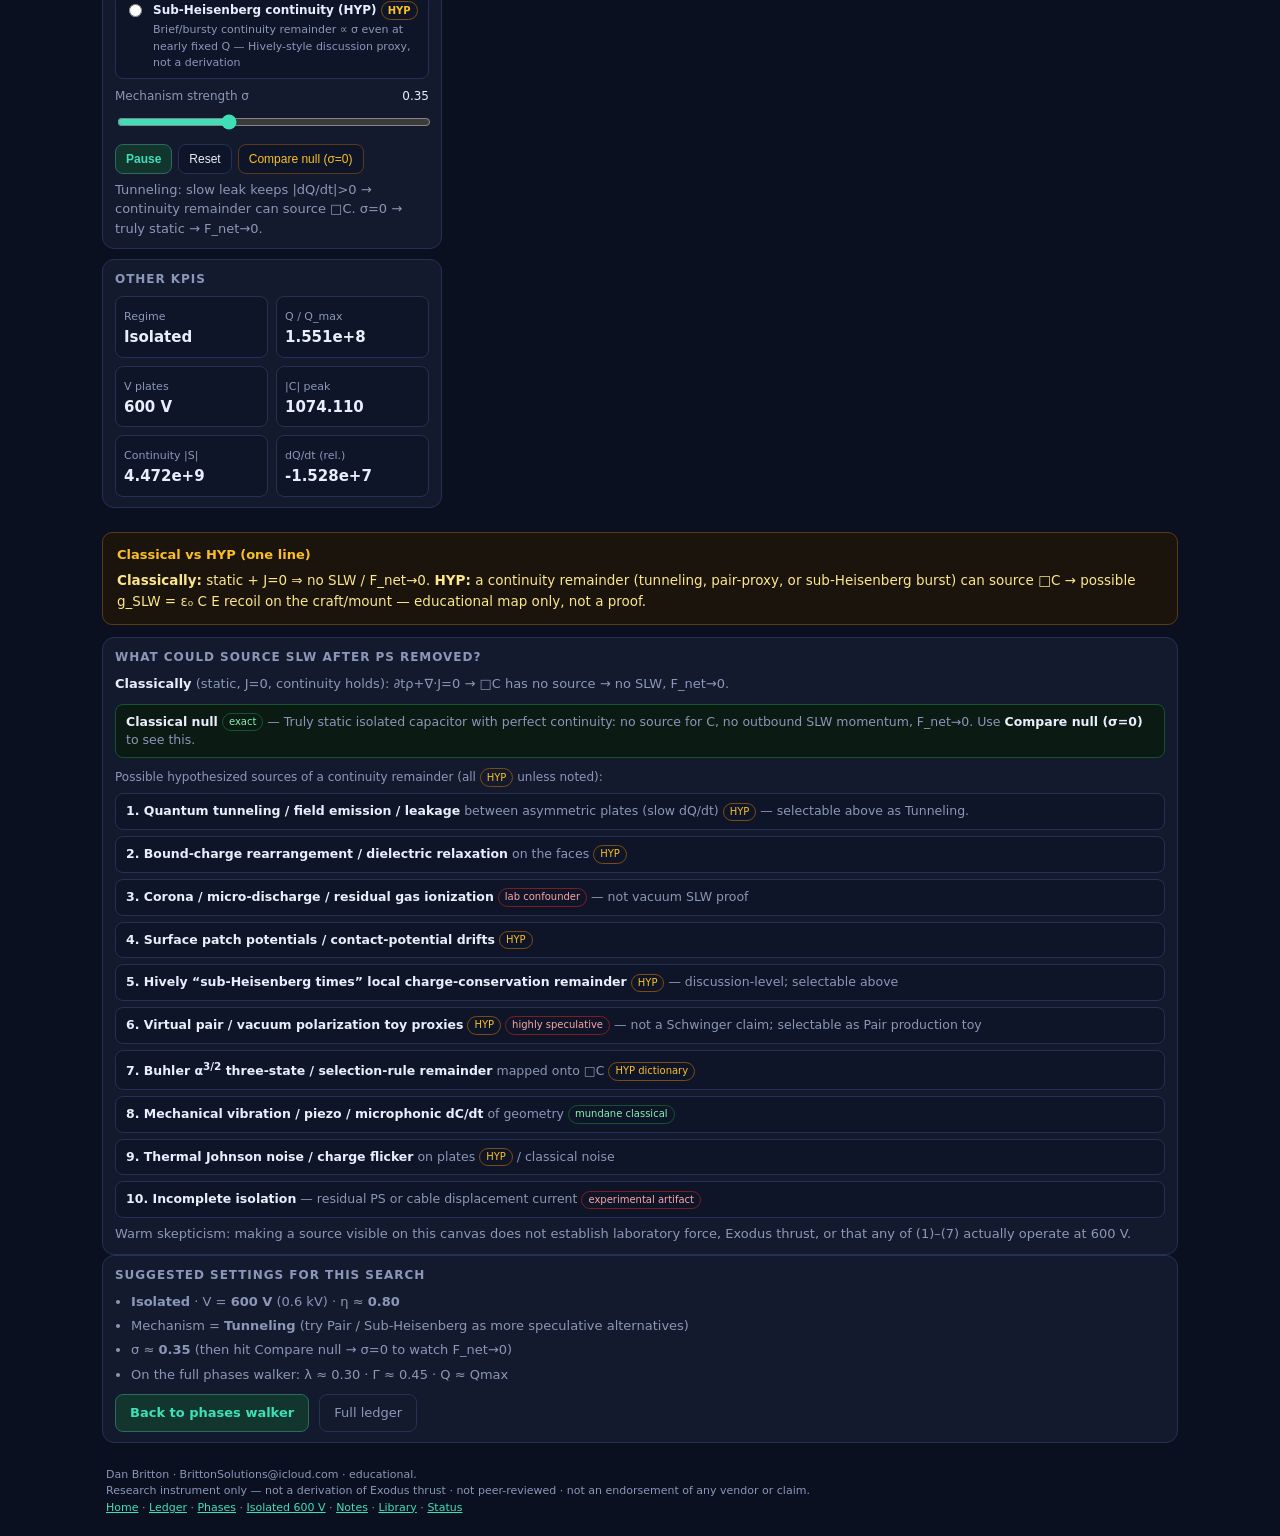
==== commit c039c607: "Lead-in: loud educational finding — F_net can persist with PS removed when HYP σ>0" ====
--- a/isolated-600.html
+++ b/isolated-600.html
@@ -77,6 +77,24 @@
   footer{color:var(--muted);font-size:11px;padding:0 16px 20px;max-width:1100px;margin:0 auto}
   footer a{color:var(--eed)}
   .note{font-size:12px;color:var(--muted);margin:6px 0 0}
+
+  .finding{
+    margin:12px 16px 0;padding:14px 16px;
+    border:2px solid #34d399;border-radius:12px;
+    background:linear-gradient(160deg,#0a1f18 0%,#12241f 55%,#0f1528 100%);
+    box-shadow:0 0 0 1px rgba(52,211,153,.25), 0 12px 40px rgba(0,0,0,.35);
+  }
+  .finding .kicker{
+    display:inline-block;font-size:10px;font-weight:700;letter-spacing:.12em;
+    text-transform:uppercase;color:#0b1020;background:#34d399;
+    padding:3px 8px;border-radius:999px;margin:0 0 8px;
+  }
+  .finding h2{margin:0 0 8px;font-size:16px;color:#86efac;text-transform:none;letter-spacing:0;line-height:1.35}
+  .finding p{margin:0;color:#d1fae5;font-size:13.5px;line-height:1.55}
+  .finding .preset{margin-top:10px;padding:8px 10px;background:rgba(0,0,0,.28);border:1px solid #2a6b5c;border-radius:8px;font-size:13px;color:#a7f3d0}
+  .finding .preset b{color:#ecfdf5}
+  .finding .caveat{margin-top:8px;font-size:12px;color:#fbbf24}
+
   ul.clean{margin:.35rem 0;padding-left:1.15rem}
   ul.clean li{margin:.35rem 0}
   .src-list{list-style:none;padding:0;margin:0}
@@ -116,6 +134,25 @@
   <p class="lede">Is there a net force present after the power supply is removed that might be explained by SLW emission and its momentum on the capacitor and spacecraft?</p>
   <p class="sub">Focused educational toy — not the full phase walker. Voltage locked at 600 V DC. Only hypothesized continuity remainders can source □C. Warm skepticism. No breakthrough claims.</p>
 </header>
+
+<div class="finding" id="finding">
+  <span class="kicker">Educational model finding</span>
+  <h2>Yes — with the power supply off and removed, this toy can show a sustained Net Force on the craft/mount.</h2>
+  <p>
+    <b>When:</b> Isolated (PS removed) · plates at <b>600&nbsp;V&nbsp;DC</b> · asymmetry η≈<b>0.80</b> · mechanism <b>Tunneling</b> · strength σ≈<b>0.35</b>
+    (on the full walker: λ≈0.30 · Γ≈0.45 · Q≈Qmax).
+    Outbound SLW momentum density <b>g_SLW = ε₀ C E</b> is bookkept as the reaction channel so F_net on the capacitor/spacecraft mount can stay nonzero while P_matter + P_SLW stays near zero.
+  </p>
+  <div class="preset">
+    <b>Loud contrast:</b> hit <b>Compare null (σ=0)</b> → classical static isolation → <b>F_net → 0</b>, no lasting SLW.
+    Turn σ back up → residual F_net returns. That on/off switch is the “discovery” this window is built to make obvious.
+  </div>
+  <p class="caveat">
+    <b>Caveat (warm skepticism):</b> this is a finding <i>inside the educational model</i> when a hypothesized continuity remainder (tunneling / etc.) is dialed in.
+    It is <b>not</b> a laboratory measurement, not a proof of Exodus thrust, and not a closed Buhler amplitude. σ&gt;0 assumes the HYP source; σ=0 recovers classical null.
+  </p>
+</div>
+
 
 <div class="glossary" id="symbols">
   <h3>Symbols (first use)</h3>
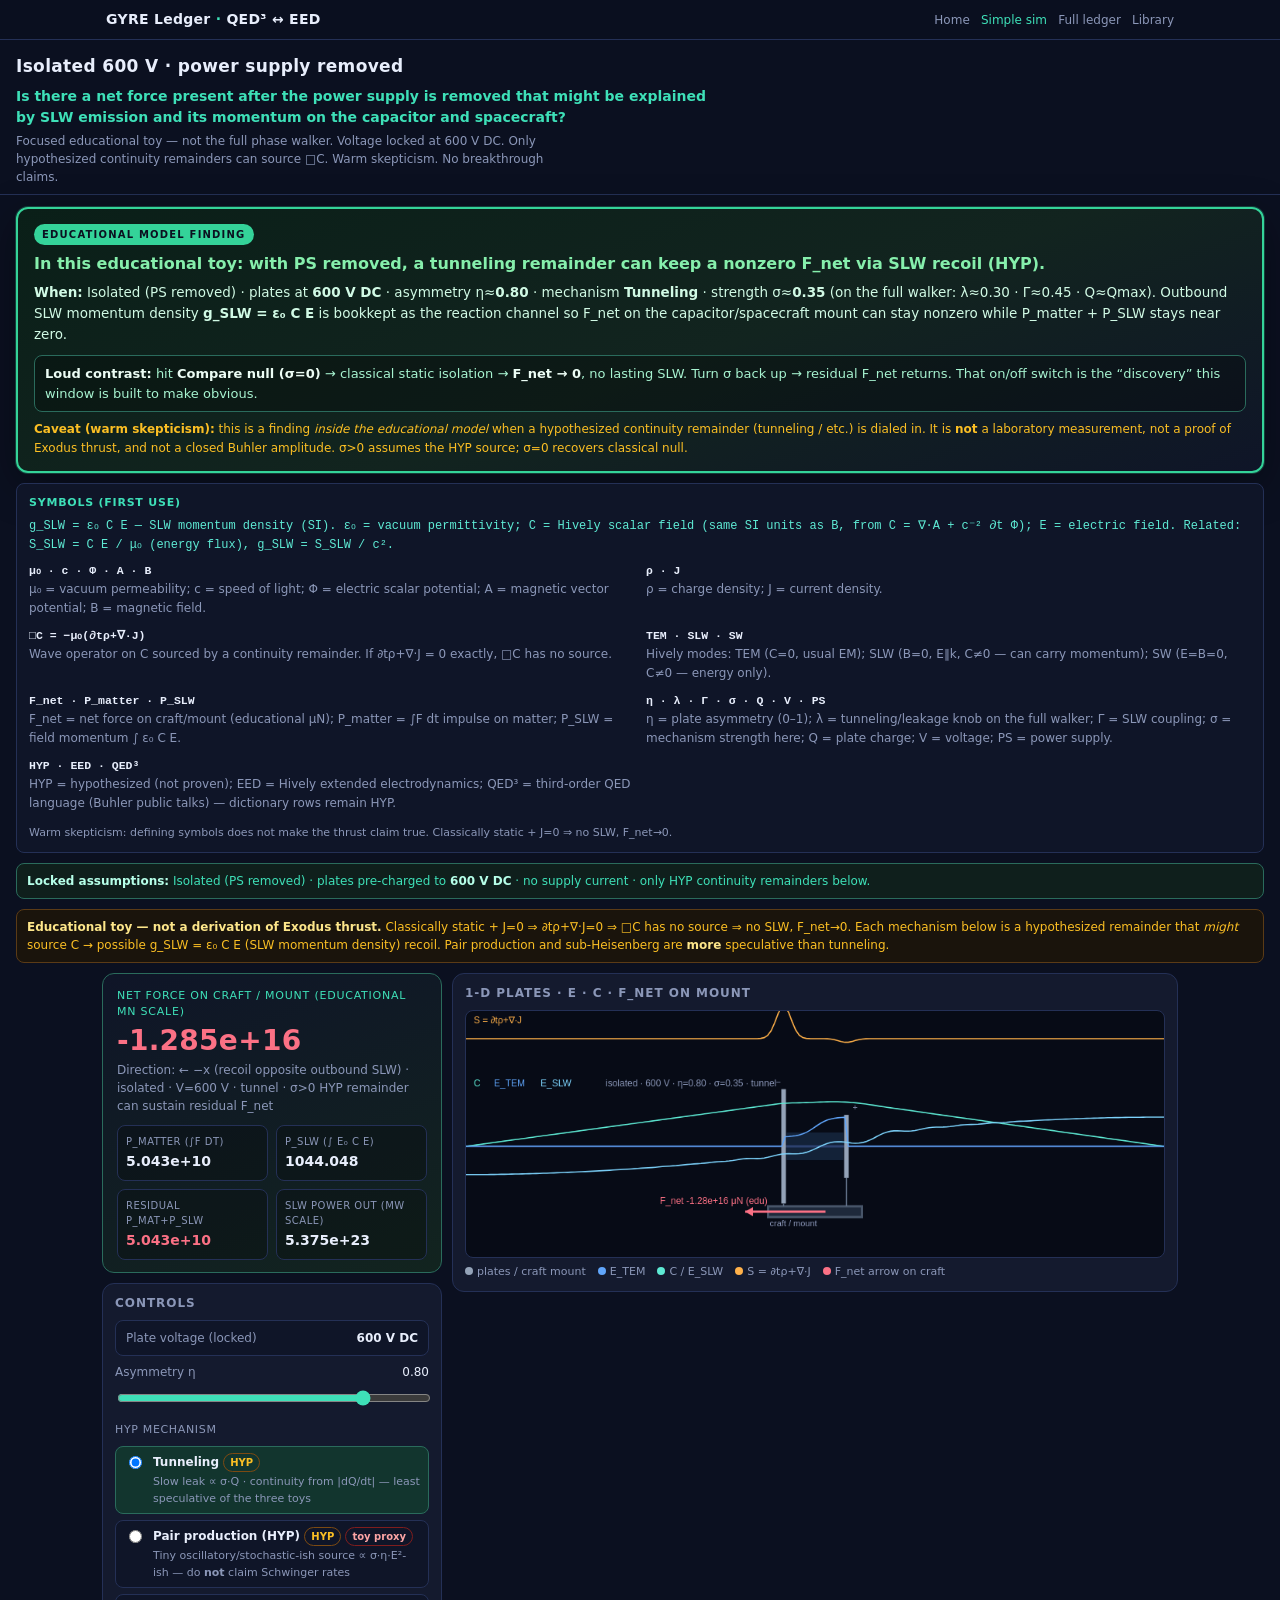
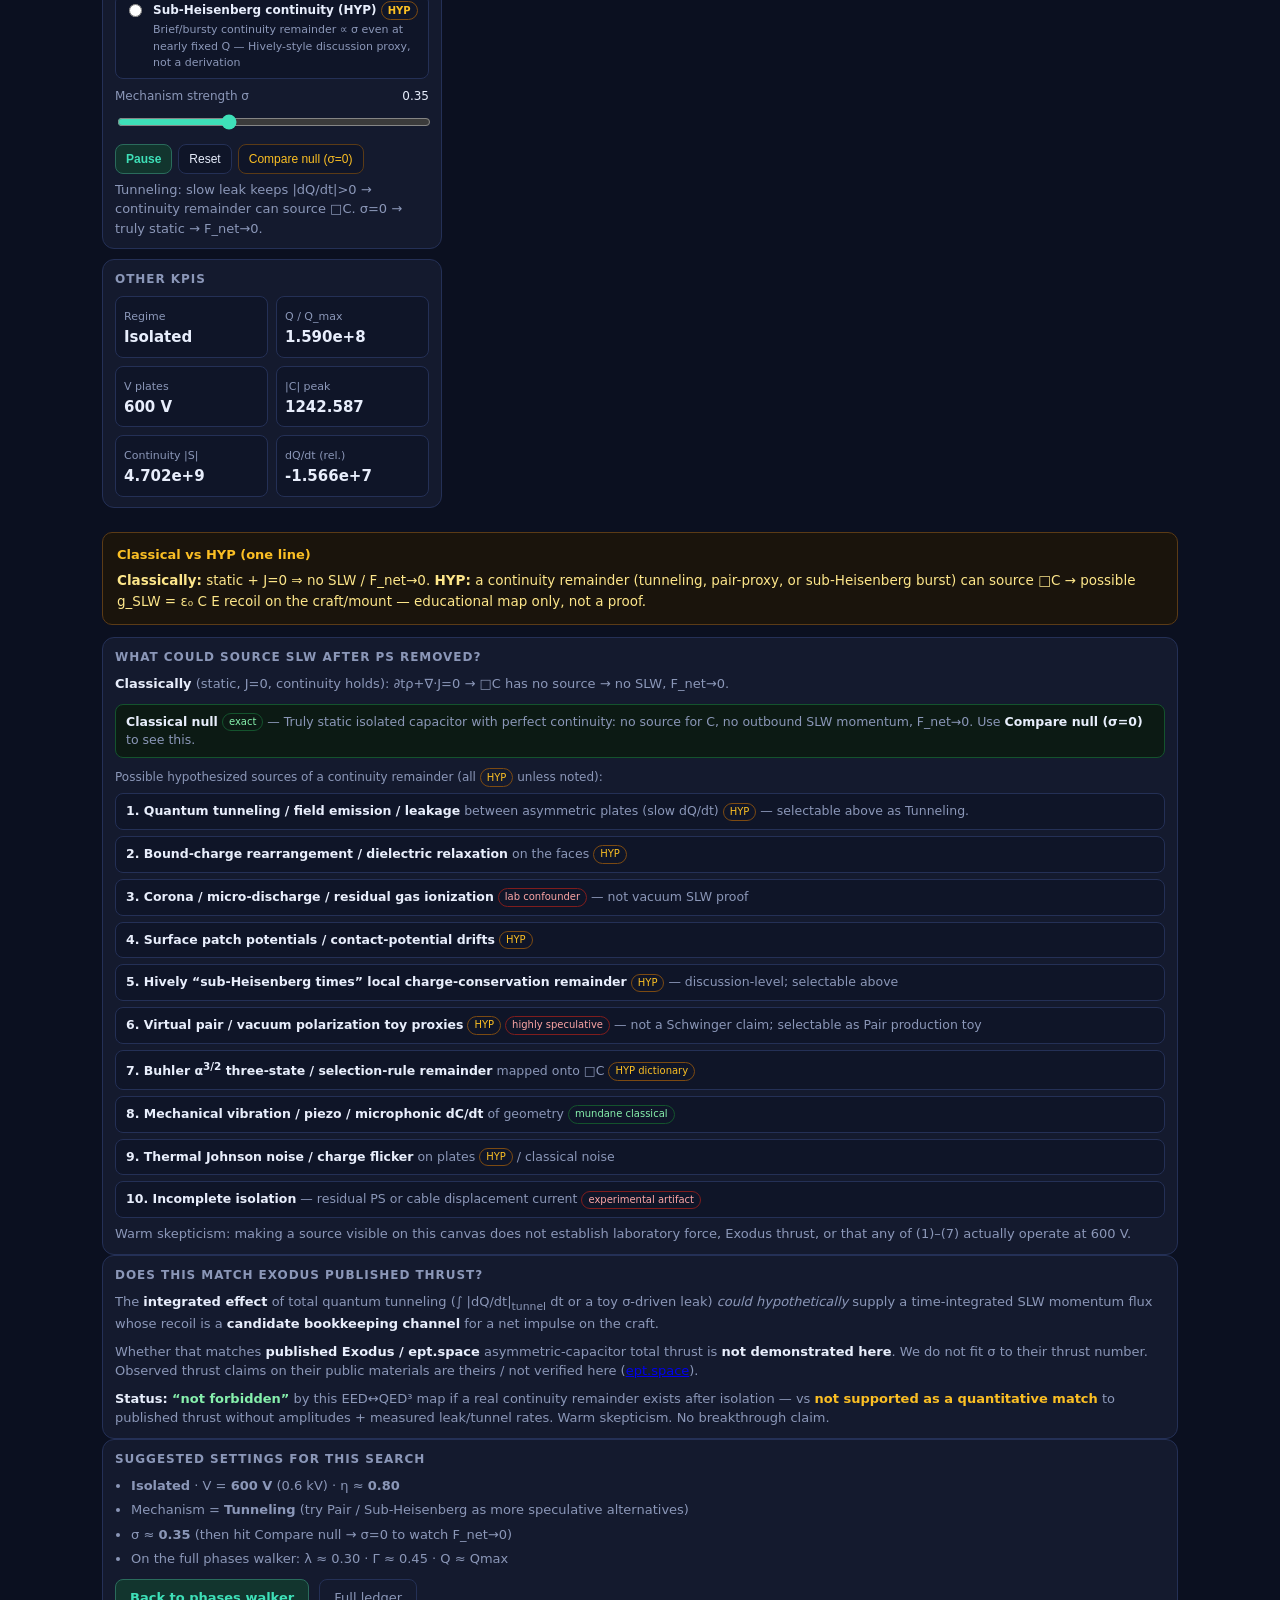
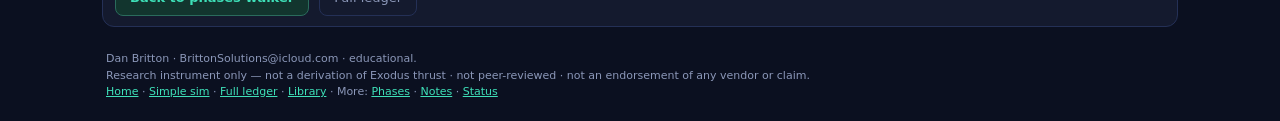
==== commit cefd8309: "Sparse novice front door: lead-in observation, EED↔QED³ map, tiny tunneling demo, two depth buttons;" ====
--- a/isolated-600.html
+++ b/isolated-600.html
@@ -120,12 +120,9 @@
   <a class="brand" href="index.html">GYRE Ledger <span>·</span> QED³ ↔ EED</a>
   <nav class="nav">
     <a href="index.html">Home</a>
-    <a href="ledger.html">Ledger</a>
-    <a href="phases.html">Phases</a>
-    <a class="active" href="isolated-600.html">Isolated 600 V</a>
-    <a href="notes.html">Notes</a>
+    <a class="active" href="isolated-600.html">Simple sim</a>
+    <a href="ledger.html">Full ledger</a>
     <a href="library.html">Library</a>
-    <a href="status.html">Status</a>
   </nav>
 </div></div>
 
@@ -137,7 +134,7 @@
 
 <div class="finding" id="finding">
   <span class="kicker">Educational model finding</span>
-  <h2>Yes — with the power supply off and removed, this toy can show a sustained Net Force on the craft/mount.</h2>
+  <h2>In this educational toy: with PS removed, a tunneling remainder can keep a nonzero F_net via SLW recoil (HYP).</h2>
   <p>
     <b>When:</b> Isolated (PS removed) · plates at <b>600&nbsp;V&nbsp;DC</b> · asymmetry η≈<b>0.80</b> · mechanism <b>Tunneling</b> · strength σ≈<b>0.35</b>
     (on the full walker: λ≈0.30 · Γ≈0.45 · Q≈Qmax).
@@ -295,6 +292,30 @@
     <p class="note">Warm skepticism: making a source visible on this canvas does not establish laboratory force, Exodus thrust, or that any of (1)–(7) actually operate at 600 V.</p>
   </div>
 
+
+  <div class="card" id="exodus-match">
+    <h2>Does this match Exodus published thrust?</h2>
+    <p style="margin:0 0 8px;color:var(--muted)">
+      The <b style="color:var(--ink)">integrated effect</b> of total quantum tunneling
+      (∫ |dQ/dt|<sub>tunnel</sub> dt or a toy σ-driven leak)
+      <i>could hypothetically</i> supply a time-integrated SLW momentum flux whose recoil is a
+      <b style="color:var(--ink)">candidate bookkeeping channel</b> for a net impulse on the craft.
+    </p>
+    <p style="margin:0 0 8px;color:var(--muted)">
+      Whether that matches <b style="color:var(--ink)">published Exodus / ept.space</b> asymmetric-capacitor total thrust
+      is <b style="color:var(--ink)">not demonstrated here</b>. We do not fit σ to their thrust number.
+      Observed thrust claims on their public materials are theirs / not verified here
+      (<a href="https://ept.space" rel="noopener noreferrer" target="_blank">ept.space</a>).
+    </p>
+    <p style="margin:0;color:var(--muted)">
+      <b style="color:var(--ink)">Status:</b> <b style="color:#86efac">“not forbidden”</b> by this EED↔QED³ map
+      if a real continuity remainder exists after isolation —
+      vs <b style="color:#fbbf24">not supported as a quantitative match</b> to published thrust
+      without amplitudes + measured leak/tunnel rates.
+      Warm skepticism. No breakthrough claim.
+    </p>
+  </div>
+
   <div class="card">
     <h2>Suggested settings for this search</h2>
     <ul class="clean">
@@ -313,7 +334,7 @@
 <footer>
   Dan Britton · BrittonSolutions@icloud.com · educational.<br/>
   Research instrument only — not a derivation of Exodus thrust · not peer-reviewed · not an endorsement of any vendor or claim.<br/>
-  <a href="index.html">Home</a> · <a href="ledger.html">Ledger</a> · <a href="phases.html">Phases</a> · <a href="isolated-600.html">Isolated 600 V</a> · <a href="notes.html">Notes</a> · <a href="library.html">Library</a> · <a href="status.html">Status</a>
+  <a href="index.html">Home</a> · <a href="isolated-600.html">Simple sim</a> · <a href="ledger.html">Full ledger</a> · <a href="library.html">Library</a> · More: <a href="phases.html">Phases</a> · <a href="notes.html">Notes</a> · <a href="status.html">Status</a>
 </footer>
 
 <script>
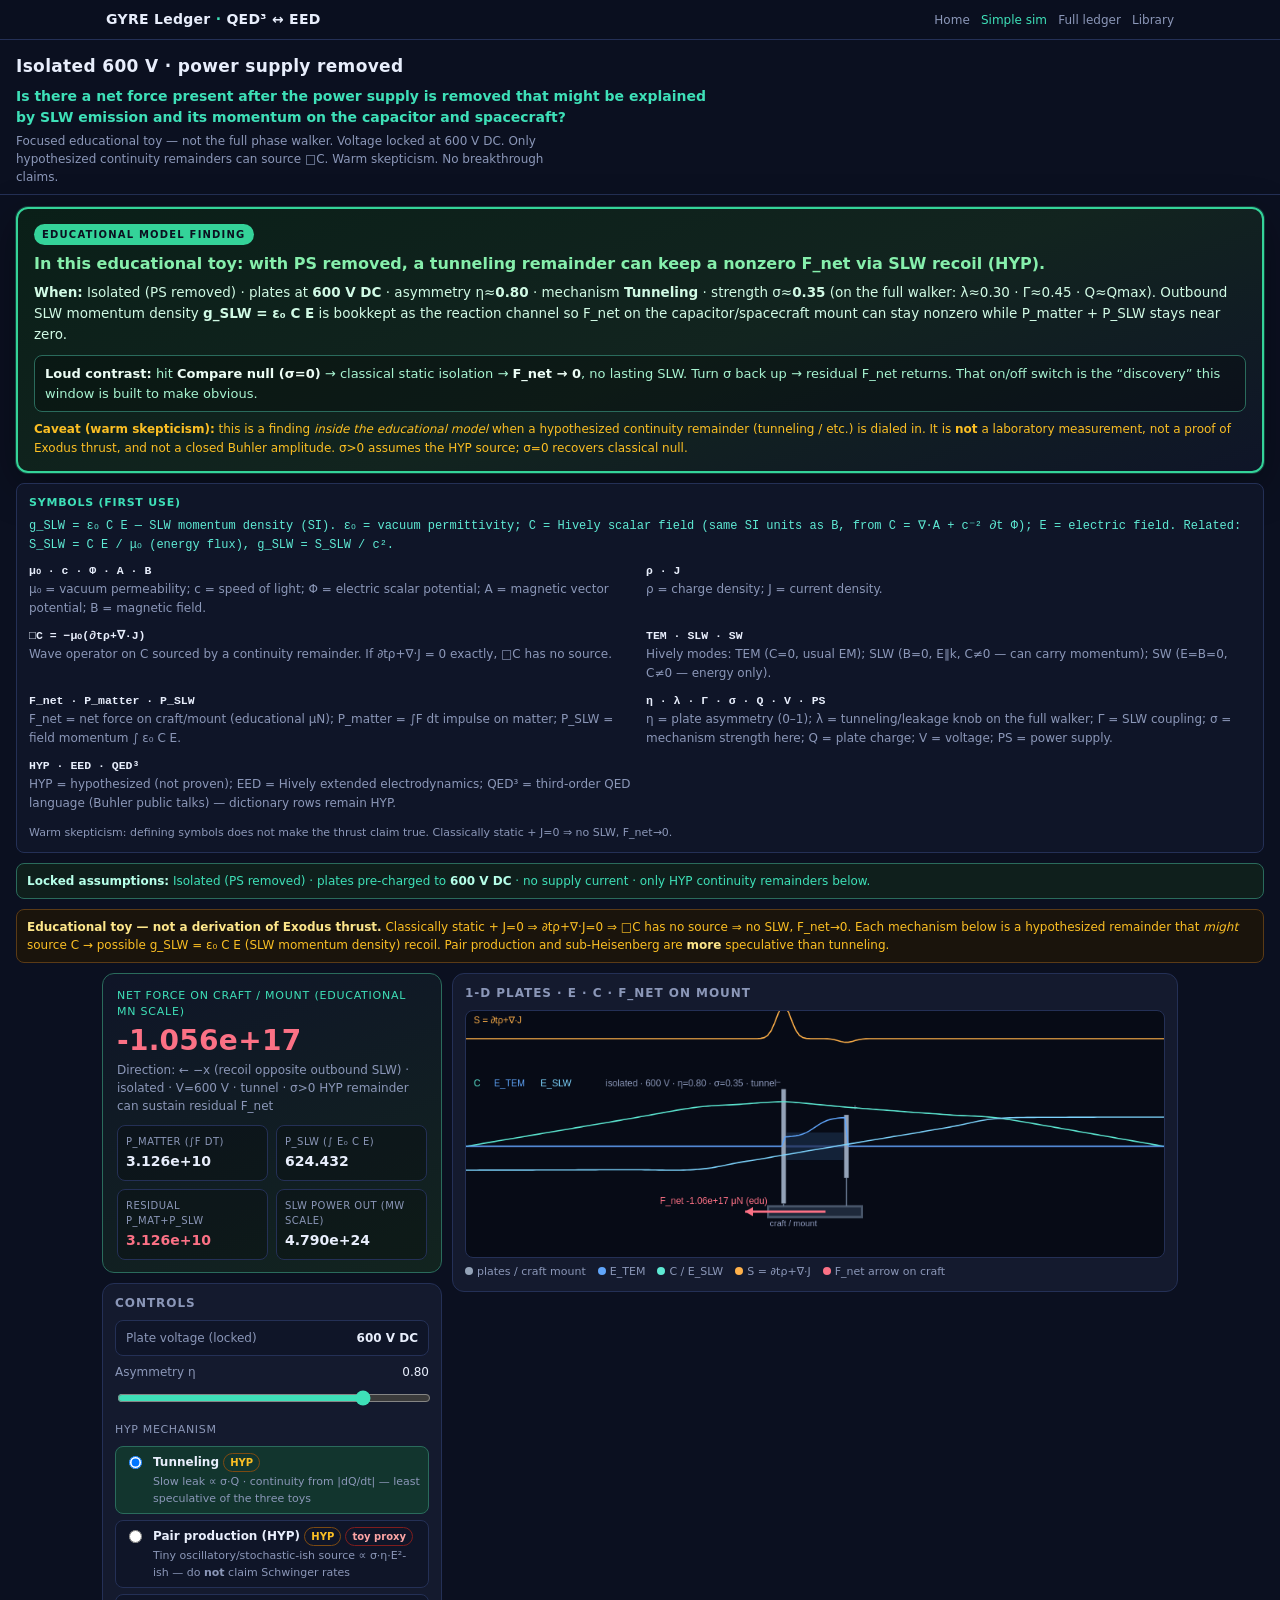
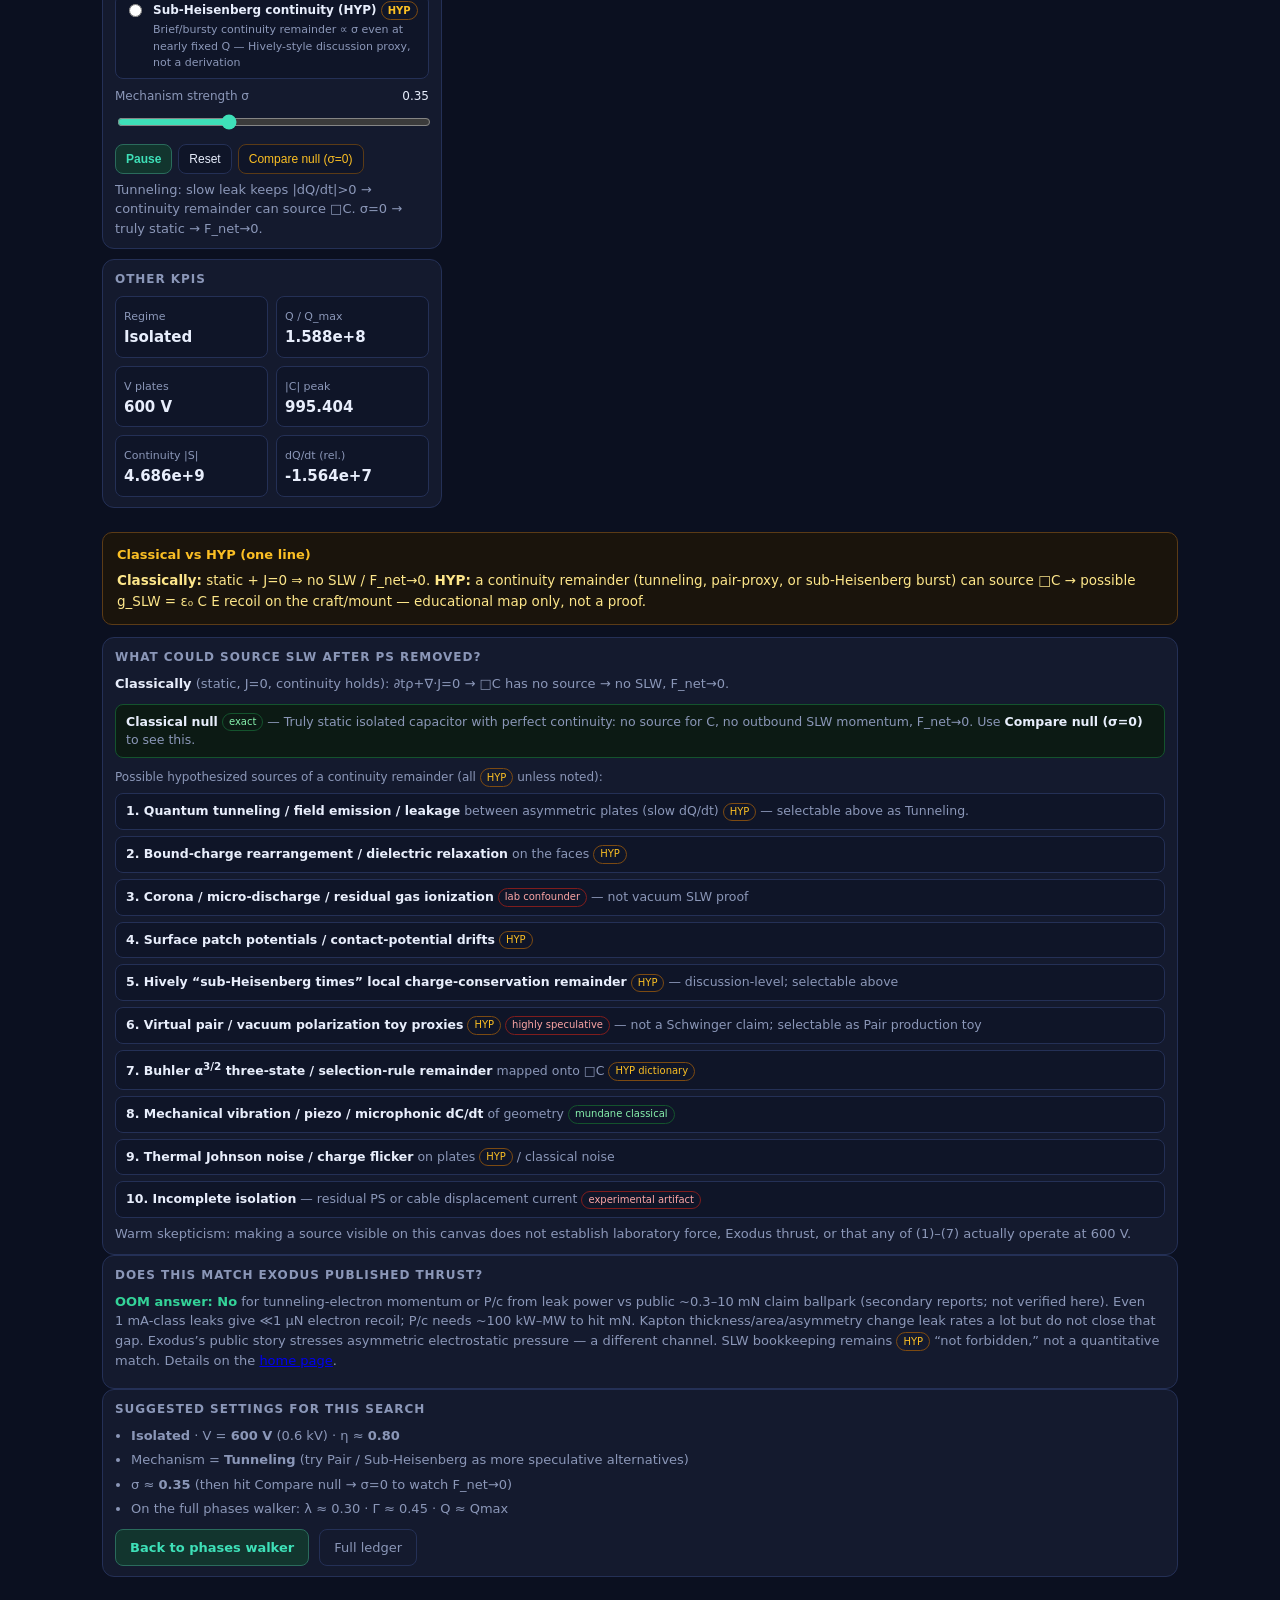
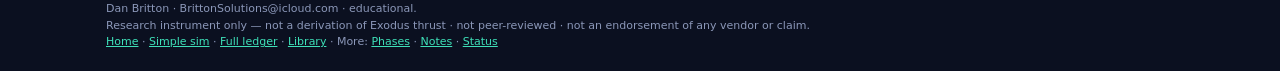
==== commit 6b0abf45: "OOM: tunneling electron thrust << Exodus claimed mN; geometry note" ====
--- a/isolated-600.html
+++ b/isolated-600.html
@@ -295,25 +295,7 @@
 
   <div class="card" id="exodus-match">
     <h2>Does this match Exodus published thrust?</h2>
-    <p style="margin:0 0 8px;color:var(--muted)">
-      The <b style="color:var(--ink)">integrated effect</b> of total quantum tunneling
-      (∫ |dQ/dt|<sub>tunnel</sub> dt or a toy σ-driven leak)
-      <i>could hypothetically</i> supply a time-integrated SLW momentum flux whose recoil is a
-      <b style="color:var(--ink)">candidate bookkeeping channel</b> for a net impulse on the craft.
-    </p>
-    <p style="margin:0 0 8px;color:var(--muted)">
-      Whether that matches <b style="color:var(--ink)">published Exodus / ept.space</b> asymmetric-capacitor total thrust
-      is <b style="color:var(--ink)">not demonstrated here</b>. We do not fit σ to their thrust number.
-      Observed thrust claims on their public materials are theirs / not verified here
-      (<a href="https://ept.space" rel="noopener noreferrer" target="_blank">ept.space</a>).
-    </p>
-    <p style="margin:0;color:var(--muted)">
-      <b style="color:var(--ink)">Status:</b> <b style="color:#86efac">“not forbidden”</b> by this EED↔QED³ map
-      if a real continuity remainder exists after isolation —
-      vs <b style="color:#fbbf24">not supported as a quantitative match</b> to published thrust
-      without amplitudes + measured leak/tunnel rates.
-      Warm skepticism. No breakthrough claim.
-    </p>
+    <p style="margin:0 0 8px"><b style="color:var(--ok)">OOM answer: No</b> for tunneling-electron momentum or P/c from leak power vs public ~0.3–10&nbsp;mN claim ballpark (secondary reports; not verified here). Even 1&nbsp;mA-class leaks give ≪1&nbsp;μN electron recoil; P/c needs ~100&nbsp;kW–MW to hit mN. Kapton thickness/area/asymmetry change leak rates a lot but do not close that gap. Exodus’s public story stresses asymmetric electrostatic pressure — a different channel. SLW bookkeeping remains <span class="tag hyp">HYP</span> “not forbidden,” not a quantitative match. Details on the <a href="index.html#exodus-match">home page</a>.</p>
   </div>
 
   <div class="card">
